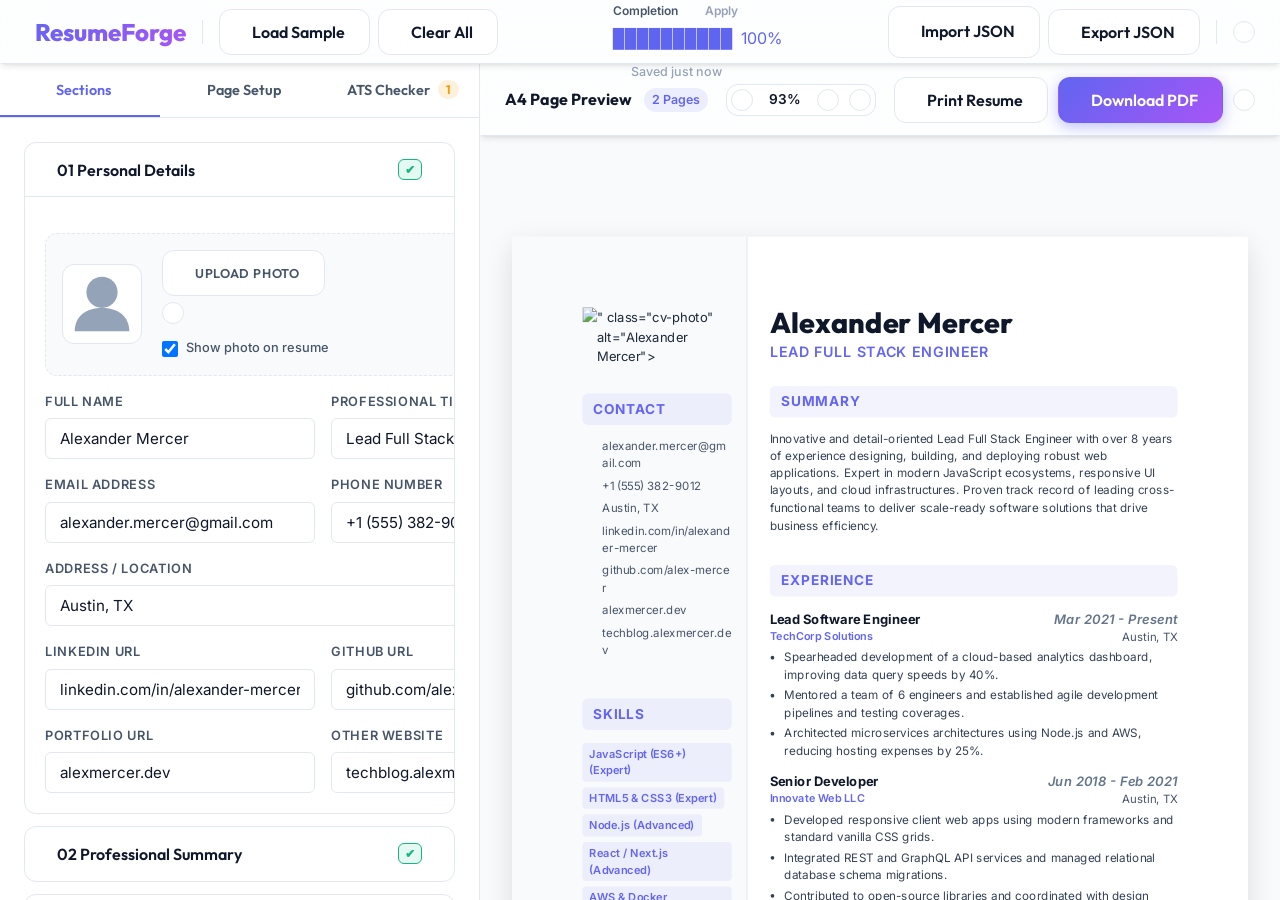
==== builder.html @ 86034239 "Initial commit" ====
<!DOCTYPE html>
<html lang="en" data-theme="light">
<head>
    <meta charset="UTF-8">
    <meta name="viewport" content="width=device-width, initial-scale=1.0">
    <title>Resume Forge - Interactive Builder</title>
    <meta name="description" content="Design and customize your resume with a real-time builder, professional templates, customization options, and instant PDF output.">
    <link rel="stylesheet" href="css/style.css">
    <link rel="stylesheet" href="css/builder.css">
    <link rel="stylesheet" href="css/templates.css">
    <link rel="stylesheet" href="css/print.css" media="print">
    <!-- Third Party Scripts -->
    <script src="https://cdnjs.cloudflare.com/ajax/libs/html2canvas/1.4.1/html2canvas.min.js"></script>
    <script src="https://cdnjs.cloudflare.com/ajax/libs/jspdf/2.5.1/jspdf.umd.min.js"></script>
    <script src="https://unpkg.com/lucide@latest"></script>
</head>
<body class="builder-body">
    <!-- Builder Top Navbar -->
    <nav class="builder-nav glass-panel">
        <div class="nav-left">
            <a href="index.html" class="logo">
                <i data-lucide="hammer"></i>
                <span>ResumeForge</span>
            </a>
            <span class="nav-divider"></span>
            <div class="draft-actions">
                <button class="btn btn-secondary btn-sm" id="btn-sample" title="Fill form with sample professional details">
                    <i data-lucide="database"></i> <span>Load Sample</span>
                </button>
                <button class="btn btn-secondary btn-sm" id="btn-clear" title="Clear all input fields and start fresh">
                    <i data-lucide="trash-2"></i> <span>Clear All</span>
                </button>
            </div>
        </div>

        <!-- Completeness Tracker -->
        <div class="score-container" id="completeness-widget">
            <div class="score-meta">
                <span class="score-label">Resume Completion</span>
                <span class="score-status-text" id="score-status-text">Starting out</span>
            </div>
            <div class="score-bar-wrapper">
                <span class="score-blocks" id="score-blocks">░░░░░░░░░░</span>
                <span class="score-pct" id="score-text">0%</span>
            </div>
            <div class="autosave-status" id="autosave-status">
                <i data-lucide="cloud-lightning" class="small-icon"></i>
                <span id="autosave-text">Saved just now</span>
            </div>
        </div>

        <div class="nav-right">
            <!-- Import / Export JSON -->
            <div class="json-actions">
                <label for="import-json" class="btn btn-secondary btn-sm pointer" title="Upload a previously saved .json resume draft">
                    <i data-lucide="upload"></i> <span>Import JSON</span>
                </label>
                <input type="file" id="import-json" accept=".json" style="display: none;">
                
                <button class="btn btn-secondary btn-sm" id="btn-export-json" title="Download your data draft as a JSON file">
                    <i data-lucide="download"></i> <span>Export JSON</span>
                </button>
            </div>
            
            <span class="nav-divider"></span>
            
            <button class="btn-icon" id="theme-toggle" aria-label="Toggle dark mode">
                <i data-lucide="moon"></i>
            </button>
        </div>
    </nav>

    <!-- Main Workspace Split Screen -->
    <main class="builder-workspace">
        <!-- Left Side: Inputs & Customization -->
        <aside class="workspace-inputs" id="panel-inputs">
            <!-- Tabs/Settings Toolbar -->
            <div class="toolbar-tabs">
                <button class="tab-btn active" data-tab="fields-tab">
                    <i data-lucide="list-todo"></i> Sections
                </button>
                <button class="tab-btn" data-tab="settings-tab">
                    <i data-lucide="sliders"></i> Page Setup
                </button>
                <button class="tab-btn" data-tab="ats-tab">
                    <i data-lucide="check-square"></i> ATS Checker <span class="badge badge-warn" id="ats-badge">0</span>
                </button>
            </div>

            <!-- TAB 1: FORM FIELDS -->
            <div class="tab-content active" id="fields-tab">
                <div class="accordion">
                    <!-- 1. PERSONAL INFORMATION -->
                    <div class="accordion-item active">
                        <button class="accordion-header" aria-expanded="true">
                            <span><i data-lucide="user"></i> Personal Details</span>
                            <i data-lucide="chevron-down" class="chevron"></i>
                        </button>
                        <div class="accordion-body">
                            <div class="form-grid">
                                <div class="form-group col-span-2">
                                    <div class="photo-uploader-container">
                                        <div class="photo-preview-wrapper">
                                            <img id="avatar-preview" src="" alt="Profile Preview" class="hidden">
                                            <div class="photo-placeholder" id="avatar-placeholder">
                                                <i data-lucide="camera"></i>
                                            </div>
                                        </div>
                                        <div class="photo-uploader-controls">
                                            <label for="profile-photo-input" class="btn btn-secondary btn-sm pointer">
                                                <i data-lucide="image-plus"></i> Upload Photo
                                            </label>
                                            <input type="file" id="profile-photo-input" accept="image/*" style="display: none;">
                                            <button class="btn btn-icon btn-sm hidden" id="btn-remove-photo" title="Remove Photo">
                                                <i data-lucide="x"></i>
                                            </button>
                                            <div class="checkbox-group mt-2">
                                                <input type="checkbox" id="show-photo-toggle" checked>
                                                <label for="show-photo-toggle">Show photo on resume</label>
                                            </div>
                                        </div>
                                    </div>
                                </div>
                                <div class="form-group">
                                    <label for="field-full-name">Full Name</label>
                                    <input type="text" id="field-full-name" placeholder="John Doe" class="resume-field" data-path="personal.name">
                                </div>
                                <div class="form-group">
                                    <label for="field-job-title">Professional Title</label>
                                    <input type="text" id="field-job-title" placeholder="Senior Software Engineer" class="resume-field" data-path="personal.title">
                                </div>
                                <div class="form-group">
                                    <label for="field-email">Email Address</label>
                                    <input type="email" id="field-email" placeholder="john.doe@example.com" class="resume-field" data-path="personal.email">
                                </div>
                                <div class="form-group">
                                    <label for="field-phone">Phone Number</label>
                                    <input type="tel" id="field-phone" placeholder="+1 (555) 000-0000" class="resume-field" data-path="personal.phone">
                                </div>
                                <div class="form-group col-span-2">
                                    <label for="field-address">Address / Location</label>
                                    <input type="text" id="field-address" placeholder="San Francisco, CA" class="resume-field" data-path="personal.address">
                                </div>
                                <div class="form-group">
                                    <label for="field-linkedin">LinkedIn URL</label>
                                    <input type="url" id="field-linkedin" placeholder="linkedin.com/in/username" class="resume-field" data-path="personal.linkedin">
                                </div>
                                <div class="form-group">
                                    <label for="field-github">GitHub URL</label>
                                    <input type="url" id="field-github" placeholder="github.com/username" class="resume-field" data-path="personal.github">
                                </div>
                                <div class="form-group">
                                    <label for="field-portfolio">Portfolio URL</label>
                                    <input type="url" id="field-portfolio" placeholder="john-doe.dev" class="resume-field" data-path="personal.portfolio">
                                </div>
                                <div class="form-group">
                                    <label for="field-website">Other Website</label>
                                    <input type="url" id="field-website" placeholder="blog.john-doe.dev" class="resume-field" data-path="personal.website">
                                </div>
                            </div>
                        </div>
                    </div>

                    <!-- 2. PROFESSIONAL SUMMARY -->
                    <div class="accordion-item">
                        <button class="accordion-header" aria-expanded="false">
                            <span><i data-lucide="file-text"></i> Professional Summary</span>
                            <i data-lucide="chevron-down" class="chevron"></i>
                        </button>
                        <div class="accordion-body">
                            <div class="form-group">
                                <label for="field-summary">Brief statement summarizing your key strengths and experience</label>
                                <textarea id="field-summary" rows="5" placeholder="Result-oriented Software Engineer with 5+ years of experience building scalable web applications..." class="resume-field" data-path="summary"></textarea>
                            </div>
                        </div>
                    </div>

                    <!-- 3. WORK EXPERIENCE (Dynamic List) -->
                    <div class="accordion-item" id="accordion-experience">
                        <button class="accordion-header" aria-expanded="false">
                            <span><i data-lucide="briefcase"></i> Work Experience</span>
                            <i data-lucide="chevron-down" class="chevron"></i>
                        </button>
                        <div class="accordion-body">
                            <div class="list-items-container" id="list-experience"></div>
                            <button class="btn btn-secondary btn-full btn-add" data-section="experience">
                                <i data-lucide="plus"></i> Add Work Experience
                            </button>
                        </div>
                    </div>

                    <!-- 4. EDUCATION (Dynamic List) -->
                    <div class="accordion-item" id="accordion-education">
                        <button class="accordion-header" aria-expanded="false">
                            <span><i data-lucide="graduation-cap"></i> Education</span>
                            <i data-lucide="chevron-down" class="chevron"></i>
                        </button>
                        <div class="accordion-body">
                            <div class="list-items-container" id="list-education"></div>
                            <button class="btn btn-secondary btn-full btn-add" data-section="education">
                                <i data-lucide="plus"></i> Add Education
                            </button>
                        </div>
                    </div>

                    <!-- 5. PROJECTS (Dynamic List) -->
                    <div class="accordion-item" id="accordion-projects">
                        <button class="accordion-header" aria-expanded="false">
                            <span><i data-lucide="git-branch"></i> Projects</span>
                            <i data-lucide="chevron-down" class="chevron"></i>
                        </button>
                        <div class="accordion-body">
                            <div class="list-items-container" id="list-projects"></div>
                            <button class="btn btn-secondary btn-full btn-add" data-section="projects">
                                <i data-lucide="plus"></i> Add Project
                            </button>
                        </div>
                    </div>

                    <!-- 6. SKILLS (Dynamic List) -->
                    <div class="accordion-item" id="accordion-skills">
                        <button class="accordion-header" aria-expanded="false">
                            <span><i data-lucide="wrench"></i> Skills</span>
                            <i data-lucide="chevron-down" class="chevron"></i>
                        </button>
                        <div class="accordion-body">
                            <div class="list-items-container" id="list-skills"></div>
                            <button class="btn btn-secondary btn-full btn-add" data-section="skills">
                                <i data-lucide="plus"></i> Add Skill
                            </button>
                        </div>
                    </div>

                    <!-- 7. LANGUAGES (Dynamic List) -->
                    <div class="accordion-item" id="accordion-languages">
                        <button class="accordion-header" aria-expanded="false">
                            <span><i data-lucide="languages"></i> Languages</span>
                            <i data-lucide="chevron-down" class="chevron"></i>
                        </button>
                        <div class="accordion-body">
                            <div class="list-items-container" id="list-languages"></div>
                            <button class="btn btn-secondary btn-full btn-add" data-section="languages">
                                <i data-lucide="plus"></i> Add Language
                            </button>
                        </div>
                    </div>

                    <!-- 8. CERTIFICATES (Dynamic List) -->
                    <div class="accordion-item" id="accordion-certificates">
                        <button class="accordion-header" aria-expanded="false">
                            <span><i data-lucide="award"></i> Certificates</span>
                            <i data-lucide="chevron-down" class="chevron"></i>
                        </button>
                        <div class="accordion-body">
                            <div class="scan-certificates-box">
                                <label for="certificate-file-input" class="btn btn-primary btn-full btn-scan-certs" style="cursor: pointer;">
                                    <i data-lucide="scan"></i> Scan & Auto-Add Certificate
                                </label>
                                <input type="file" id="certificate-file-input" accept=".pdf,.png,.jpg,.jpeg,.txt" class="hidden">
                                <div class="scan-helper-text">Supports PDF, Images, or Text. Automatically extracts credentials.</div>
                            </div>
                            <div class="list-items-container" id="list-certificates"></div>
                            <button class="btn btn-secondary btn-full btn-add" data-section="certificates">
                                <i data-lucide="plus"></i> Add Certificate Manually
                            </button>
                        </div>
                    </div>

                    <!-- 9. ACHIEVEMENTS (Dynamic List) -->
                    <div class="accordion-item" id="accordion-achievements">
                        <button class="accordion-header" aria-expanded="false">
                            <span><i data-lucide="trophy"></i> Achievements</span>
                            <i data-lucide="chevron-down" class="chevron"></i>
                        </button>
                        <div class="accordion-body">
                            <div class="list-items-container" id="list-achievements"></div>
                            <button class="btn btn-secondary btn-full btn-add" data-section="achievements">
                                <i data-lucide="plus"></i> Add Achievement
                            </button>
                        </div>
                    </div>

                    <!-- 10. VOLUNTEER EXPERIENCE (Dynamic List) -->
                    <div class="accordion-item" id="accordion-volunteer">
                        <button class="accordion-header" aria-expanded="false">
                            <span><i data-lucide="heart"></i> Volunteer Experience</span>
                            <i data-lucide="chevron-down" class="chevron"></i>
                        </button>
                        <div class="accordion-body">
                            <div class="list-items-container" id="list-volunteer"></div>
                            <button class="btn btn-secondary btn-full btn-add" data-section="volunteer">
                                <i data-lucide="plus"></i> Add Volunteer Work
                            </button>
                        </div>
                    </div>

                    <!-- 11. INTERESTS (Dynamic List) -->
                    <div class="accordion-item" id="accordion-interests">
                        <button class="accordion-header" aria-expanded="false">
                            <span><i data-lucide="compass"></i> Interests</span>
                            <i data-lucide="chevron-down" class="chevron"></i>
                        </button>
                        <div class="accordion-body">
                            <div class="list-items-container" id="list-interests"></div>
                            <button class="btn btn-secondary btn-full btn-add" data-section="interests">
                                <i data-lucide="plus"></i> Add Interest
                            </button>
                        </div>
                    </div>

                    <!-- 12. REFERENCES (Dynamic List) -->
                    <div class="accordion-item" id="accordion-references">
                        <button class="accordion-header" aria-expanded="false">
                            <span><i data-lucide="users"></i> References</span>
                            <i data-lucide="chevron-down" class="chevron"></i>
                        </button>
                        <div class="accordion-body">
                            <div class="list-items-container" id="list-references"></div>
                            <button class="btn btn-secondary btn-full btn-add" data-section="references">
                                <i data-lucide="plus"></i> Add Reference
                            </button>
                        </div>
                    </div>
                </div>
            </div>

            <!-- TAB 2: PAGE SETTINGS -->
            <div class="tab-content" id="settings-tab">
                <div class="config-section">
                    <h3>Template Designs</h3>
                    <div class="template-selector-grid">
                        <div class="template-choice active" data-template="modern">
                            <div class="choice-visual modern-v"></div>
                            <span>Modern</span>
                        </div>
                        <div class="template-choice" data-template="classic">
                            <div class="choice-visual classic-v"></div>
                            <span>Classic</span>
                        </div>
                        <div class="template-choice" data-template="professional">
                            <div class="choice-visual professional-v"></div>
                            <span>Professional</span>
                        </div>
                        <div class="template-choice" data-template="minimal">
                            <div class="choice-visual minimal-v"></div>
                            <span>Minimal</span>
                        </div>
                    </div>
                </div>

                <div class="config-section">
                    <h3>Accent Colors</h3>
                    <div class="color-picker-group">
                        <button class="color-preset-btn active" data-color="#6366f1" style="background-color: #6366f1;"></button>
                        <button class="color-preset-btn" data-color="#0f766e" style="background-color: #0f766e;"></button>
                        <button class="color-preset-btn" data-color="#0284c7" style="background-color: #0284c7;"></button>
                        <button class="color-preset-btn" data-color="#b45309" style="background-color: #b45309;"></button>
                        <button class="color-preset-btn" data-color="#4d7c0f" style="background-color: #4d7c0f;"></button>
                        <button class="color-preset-btn" data-color="#be185d" style="background-color: #be185d;"></button>
                        <div class="custom-color-input-wrapper">
                            <input type="color" id="accent-color-picker" value="#6366f1" title="Select custom accent color">
                            <span class="custom-color-label">Custom</span>
                        </div>
                    </div>
                </div>

                <div class="config-section">
                    <h3>Typography</h3>
                    <div class="form-group">
                        <label for="settings-font">Font Family Combination</label>
                        <select id="settings-font">
                            <option value="font-sans-inter">Inter / Sans-serif (Clean & Modern)</option>
                            <option value="font-sans-outfit">Outfit / Sans-serif (Stylized & Elegant)</option>
                            <option value="font-serif-lora">Lora / Serif (Academic & Editorial)</option>
                            <option value="font-serif-playfair">Playfair Display / Serif (Traditional & Executive)</option>
                            <option value="font-mono-jetbrains">JetBrains Mono / Monospace (Technical)</option>
                        </select>
                    </div>
                    <div class="form-group">
                        <label for="settings-font-size">Base Font Size</label>
                        <select id="settings-font-size">
                            <option value="font-size-sm">Small (9pt - High Density)</option>
                            <option value="font-size-md" selected>Medium (10.5pt - Standard)</option>
                            <option value="font-size-lg">Large (12pt - Low Density)</option>
                        </select>
                    </div>
                </div>

                <div class="config-section">
                    <h3>Page Layout</h3>
                    <div class="form-grid" style="padding-top: 0; gap: 12px;">
                        <div class="form-group">
                            <label for="settings-page-size">Page Size</label>
                            <select id="settings-page-size">
                                <option value="a4" selected>A4 (Standard)</option>
                                <option value="letter">Letter (US)</option>
                            </select>
                        </div>
                        <div class="form-group">
                            <label for="settings-page-margins-select">Page Margins</label>
                            <select id="settings-page-margins-select">
                                <option value="10">Small (10mm)</option>
                                <option value="20" selected>Normal (20mm)</option>
                                <option value="30">Large (30mm)</option>
                            </select>
                        </div>
                        <div class="form-group col-span-2">
                            <label for="settings-line-height">Line Height / Spacing</label>
                            <select id="settings-line-height">
                                <option value="line-height-compact">Compact (1.2)</option>
                                <option value="line-height-comfortable" selected>Comfortable (1.5)</option>
                                <option value="line-height-relaxed">Relaxed (1.85)</option>
                            </select>
                        </div>
                    </div>
                    <div class="form-group mt-2">
                        <div class="slider-header">
                            <label for="settings-section-spacing">Section Spacing</label>
                            <span id="label-section-spacing">16px</span>
                        </div>
                        <input type="range" id="settings-section-spacing" min="8" max="32" step="2" value="16">
                    </div>
                </div>

                <div class="config-section">
                    <h3>Keyboard Shortcuts</h3>
                    <div class="shortcuts-guide-grid">
                        <div class="shortcut-row"><kbd>Ctrl + K</kbd> <span>Command Palette</span></div>
                        <div class="shortcut-row"><kbd>Ctrl + Z</kbd> <span>Undo History</span></div>
                        <div class="shortcut-row"><kbd>Ctrl + Y</kbd> <span>Redo History</span></div>
                        <div class="shortcut-row"><kbd>Ctrl + S</kbd> <span>Save Draft</span></div>
                        <div class="shortcut-row"><kbd>Ctrl + P</kbd> <span>Print Resume</span></div>
                        <div class="shortcut-row"><kbd>Ctrl + D</kbd> <span>Export PDF</span></div>
                        <div class="shortcut-row"><kbd>ESC</kbd> <span>Close Modals</span></div>
                    </div>
                </div>
            </div>

            <!-- TAB 3: ATS CHECKER -->
            <div class="tab-content" id="ats-tab">
                <div class="ats-checker-panel">
                    <div class="ats-summary">
                        <div class="ats-icon-box" id="ats-score-status">
                            <i data-lucide="shield-check"></i>
                        </div>
                        <div>
                            <h3 id="ats-eval-title">ATS Check Pending</h3>
                            <p id="ats-eval-subtitle">Fill out sections to trigger evaluation.</p>
                        </div>
                    </div>
                    
                    <div class="ats-recommendations-list" id="ats-suggestions">
                        <!-- suggestions dynamically loaded -->
                    </div>
                </div>
            </div>
        </aside>

        <!-- Right Side: Live A4 Preview -->
        <section class="workspace-preview" id="panel-preview">
            <!-- Preview Control Bar -->
            <div class="preview-actions glass-panel">
                <div class="preview-left-actions">
                    <span class="preview-title">A4 Page Preview</span>
                    <span class="page-count" id="lbl-page-count">1 Page</span>
                </div>
                
                <div class="preview-scale-control">
                    <button class="btn-icon btn-sm" id="btn-zoom-out" title="Zoom Out"><i data-lucide="minus"></i></button>
                    <span id="zoom-text">100%</span>
                    <button class="btn-icon btn-sm" id="btn-zoom-in" title="Zoom In"><i data-lucide="plus"></i></button>
                    <button class="btn-icon btn-sm" id="btn-zoom-reset" title="Fit to width"><i data-lucide="maximize-2"></i></button>
                </div>

                <div class="preview-right-actions">
                    <button class="btn btn-secondary btn-sm" id="btn-print">
                        <i data-lucide="printer"></i> Print Resume
                    </button>
                    <button class="btn btn-primary btn-sm" id="btn-pdf">
                        <i data-lucide="download"></i> Download PDF
                    </button>
                    <button class="btn-icon btn-sm" id="btn-fullscreen" title="Toggle Fullscreen preview">
                        <i data-lucide="expand"></i>
                    </button>
                </div>
            </div>

            <!-- Interactive Sheet Container -->
            <div class="preview-container-viewport">
                <div class="a4-page-wrapper" id="a4-page-wrapper">
                    <!-- The generated CV goes inside here -->
                    <div class="a4-document template-modern" id="resume-document">
                        <!-- Live preview loaded dynamically -->
                    </div>
                </div>
            </div>
        </section>
    </main>

    <!-- Mobile Navigation Floating Panel -->
    <div class="mobile-nav-bar">
        <button class="mobile-nav-btn active" id="btn-mob-edit">
            <i data-lucide="edit-3"></i>
            <span>Edit</span>
        </button>
        <button class="mobile-nav-btn" id="btn-mob-preview">
            <i data-lucide="eye"></i>
            <span>Preview</span>
        </button>
        <div class="mobile-nav-divider"></div>
        <button class="mobile-nav-action-btn" id="btn-mob-pdf">
            <i data-lucide="download"></i>
        </button>
    </div>

    <!-- Confirm dialog modal -->
    <div class="modal-backdrop hidden" id="modal-clear-confirm">
        <div class="modal-content glass-panel">
            <div class="modal-header">
                <h3>Start Over?</h3>
                <button class="btn-icon btn-sm btn-close-modal"><i data-lucide="x"></i></button>
            </div>
            <div class="modal-body">
                <p>Are you sure you want to clear your entire resume? This action will permanently remove all text, uploaded images, and custom history. Your current progress cannot be restored.</p>
            </div>
            <div class="modal-footer">
                <button class="btn btn-secondary" id="btn-modal-cancel">Cancel</button>
                <button class="btn btn-danger" id="btn-modal-confirm">Yes, Clear All</button>
            </div>
        </div>
    </div>

    <!-- Command Palette Modal -->
    <div class="modal-backdrop hidden" id="modal-command-palette">
        <div class="modal-content command-palette-content glass-panel">
            <div class="command-palette-search-wrapper">
                <i data-lucide="search" class="palette-search-icon"></i>
                <input type="text" id="command-palette-input" placeholder="Type a command or jump to section..." autocomplete="off">
                <span class="command-palette-esc-badge">ESC</span>
            </div>
            <div class="command-palette-results" id="command-palette-results">
                <!-- Results dynamically populated -->
            </div>
        </div>
    </div>

    <!-- PDF Export Loading Curtain -->
    <div class="modal-backdrop hidden" id="modal-pdf-loading" style="z-index: 1002;">
        <div class="pdf-loading-box">
            <div class="spinner"></div>
            <h3 id="pdf-loading-title">Preparing Resume...</h3>
            <p id="pdf-loading-subtitle">Optimizing page scaling and alignment.</p>
        </div>
    </div>

    <!-- Notification Toast -->
    <div class="toast-notification hidden" id="app-toast">
        <i data-lucide="check-circle" class="toast-icon"></i>
        <span class="toast-message">Resume Saved!</span>
    </div>

    <!-- Script tags for application layers -->
    <script src="js/storage.js"></script>
    <script src="js/templates.js"></script>
    <script src="js/preview.js"></script>
    <script src="js/export.js"></script>
    <script src="js/builder.js"></script>
    <script src="js/app.js"></script>
    <script>
        // Trigger initial lucide rendering
        lucide.createIcons();
    </script>
</body>
</html>
---- css/style.css ----
/* style.css - Global Styles & Design System */

@import url('https://fonts.googleapis.com/css2?family=Inter:wght@300;400;500;600;700&family=Outfit:wght@400;500;600;700;800&family=Lora:ital,wght@0,400;0,600;1,400&family=Playfair+Display:ital,wght@0,600;0,700;1,400&family=JetBrains+Mono:wght@400;500&display=swap');

:root {
    /* Color Palette */
    --primary-hsl: 238, 83%, 66%; /* Indigo */
    --primary: hsl(var(--primary-hsl));
    --primary-light: hsl(238, 83%, 75%);
    --primary-dark: hsl(238, 83%, 55%);
    
    --secondary-hsl: 271, 91%, 65%; /* Violet */
    --secondary: hsl(var(--secondary-hsl));
    
    --accent: #ec4899; /* Pink */
    --success: #10b981; /* Emerald */
    --warning: #f59e0b; /* Amber */
    --danger: #ef4444; /* Red */
    
    /* Light Mode Neutrals */
    --bg-base: #f8fafc;
    --bg-surface: #ffffff;
    --bg-surface-hover: #f1f5f9;
    --border-color: #e2e8f0;
    --text-primary: #0f172a;
    --text-secondary: #475569;
    --text-muted: #94a3b8;
    --shadow-sm: 0 1px 2px 0 rgb(0 0 0 / 0.05);
    --shadow-md: 0 4px 6px -1px rgb(0 0 0 / 0.08), 0 2px 4px -2px rgb(0 0 0 / 0.08);
    --shadow-lg: 0 10px 15px -3px rgb(0 0 0 / 0.08), 0 4px 6px -4px rgb(0 0 0 / 0.08);
    --shadow-xl: 0 20px 25px -5px rgb(0 0 0 / 0.1), 0 8px 10px -6px rgb(0 0 0 / 0.1);
    --glass-bg: rgba(255, 255, 255, 0.7);
    --glass-border: rgba(255, 255, 255, 0.4);
    
    /* Layout & Spacing */
    --radius-sm: 6px;
    --radius-md: 12px;
    --radius-lg: 20px;
    --radius-full: 9999px;
    --transition-fast: 0.15s ease;
    --transition-normal: 0.3s cubic-bezier(0.4, 0, 0.2, 1);
    --transition-slow: 0.5s cubic-bezier(0.4, 0, 0.2, 1);
    
    --font-sans: 'Inter', sans-serif;
    --font-heading: 'Outfit', sans-serif;
    
    /* Default spacing & margins for A4 pages in preview */
    --preview-scale: 1;
}

/* Dark Mode Overrides */
[data-theme="dark"] {
    --bg-base: #090d16;
    --bg-surface: #111827;
    --bg-surface-hover: #1f2937;
    --border-color: #1f2937;
    --text-primary: #f9fafb;
    --text-secondary: #9ca3af;
    --text-muted: #6b7280;
    --shadow-sm: 0 1px 2px 0 rgb(0 0 0 / 0.3);
    --shadow-md: 0 4px 6px -1px rgb(0 0 0 / 0.3), 0 2px 4px -2px rgb(0 0 0 / 0.3);
    --shadow-lg: 0 10px 15px -3px rgb(0 0 0 / 0.3), 0 4px 6px -4px rgb(0 0 0 / 0.3);
    --shadow-xl: 0 20px 25px -5px rgb(0 0 0 / 0.4), 0 8px 10px -6px rgb(0 0 0 / 0.4);
    --glass-bg: rgba(17, 24, 39, 0.7);
    --glass-border: rgba(31, 41, 55, 0.5);
}

/* Reset */
*, *::before, *::after {
    box-sizing: border-box;
    margin: 0;
    padding: 0;
}

html {
    scroll-behavior: smooth;
    font-size: 16px;
}

body {
    font-family: var(--font-sans);
    background-color: var(--bg-base);
    color: var(--text-primary);
    line-height: 1.6;
    overflow-x: hidden;
    transition: background-color var(--transition-normal), color var(--transition-normal);
}

/* Base Headings */
h1, h2, h3, h4, h5, h6 {
    font-family: var(--font-heading);
    font-weight: 700;
    line-height: 1.25;
    color: var(--text-primary);
}

a {
    color: inherit;
    text-decoration: none;
    transition: color var(--transition-fast);
}

/* Modern Scrollbars */
::-webkit-scrollbar {
    width: 8px;
    height: 8px;
}
::-webkit-scrollbar-track {
    background: var(--bg-base);
}
::-webkit-scrollbar-thumb {
    background: var(--border-color);
    border-radius: var(--radius-full);
}
::-webkit-scrollbar-thumb:hover {
    background: var(--text-muted);
}

/* Glassmorphism utility */
.glass-panel {
    background: var(--glass-bg);
    backdrop-filter: blur(16px);
    -webkit-backdrop-filter: blur(16px);
    border: 1px solid var(--glass-border);
    box-shadow: var(--shadow-md);
}

/* Layout Utilities */
.container {
    width: 100%;
    max-width: 1200px;
    margin: 0 auto;
    padding: 0 24px;
}

/* Buttons */
.btn {
    display: inline-flex;
    align-items: center;
    justify-content: center;
    gap: 8px;
    padding: 12px 24px;
    font-family: var(--font-heading);
    font-weight: 600;
    font-size: 1rem;
    border-radius: var(--radius-md);
    cursor: pointer;
    border: 1px solid transparent;
    transition: all var(--transition-normal);
    position: relative;
    overflow: hidden;
}

.btn-primary {
    background: linear-gradient(135deg, var(--primary), var(--secondary));
    color: #ffffff;
    box-shadow: 0 4px 14px 0 rgba(99, 102, 241, 0.4);
}

.btn-primary:hover {
    transform: translateY(-2px);
    box-shadow: 0 6px 20px 0 rgba(99, 102, 241, 0.6);
}

.btn-secondary {
    background-color: var(--bg-surface);
    border-color: var(--border-color);
    color: var(--text-primary);
}

.btn-secondary:hover {
    background-color: var(--bg-surface-hover);
    transform: translateY(-2px);
    box-shadow: var(--shadow-md);
}

.btn-icon {
    padding: 10px;
    border-radius: var(--radius-md);
    background-color: var(--bg-surface);
    border: 1px solid var(--border-color);
    color: var(--text-secondary);
    display: inline-flex;
    align-items: center;
    justify-content: center;
    cursor: pointer;
    transition: all var(--transition-fast);
}

.btn-icon:hover {
    background-color: var(--bg-surface-hover);
    color: var(--text-primary);
}

/* Navigation bar */
.navbar {
    position: fixed;
    top: 0;
    left: 0;
    width: 100%;
    height: 72px;
    display: flex;
    align-items: center;
    z-index: 100;
    border-bottom: 1px solid var(--glass-border);
    transition: background-color var(--transition-normal);
}

.navbar .container {
    display: flex;
    justify-content: space-between;
    align-items: center;
}

.logo {
    display: flex;
    align-items: center;
    gap: 10px;
    font-family: var(--font-heading);
    font-size: 1.5rem;
    font-weight: 800;
    background: linear-gradient(135deg, var(--primary), var(--secondary));
    -webkit-background-clip: text;
    -webkit-text-fill-color: transparent;
}

.logo i {
    color: var(--primary);
    -webkit-text-fill-color: initial;
    font-size: 1.75rem;
}

.nav-actions {
    display: flex;
    align-items: center;
    gap: 16px;
}

/* Header Landing specific elements */
.hero {
    padding-top: 140px;
    padding-bottom: 100px;
    position: relative;
    text-align: center;
}

.hero::before {
    content: '';
    position: absolute;
    top: -20%;
    left: 50%;
    transform: translateX(-50%);
    width: 800px;
    height: 800px;
    background: radial-gradient(circle, rgba(99, 102, 241, 0.15) 0%, rgba(168, 85, 247, 0.05) 50%, rgba(0,0,0,0) 100%);
    border-radius: var(--radius-full);
    z-index: -1;
    pointer-events: none;
}

.hero h1 {
    font-size: 4rem;
    line-height: 1.1;
    letter-spacing: -0.02em;
    margin-bottom: 24px;
    font-weight: 800;
}

.hero h1 span {
    background: linear-gradient(135deg, var(--primary), var(--secondary));
    -webkit-background-clip: text;
    -webkit-text-fill-color: transparent;
}

.hero p {
    font-size: 1.25rem;
    color: var(--text-secondary);
    max-width: 600px;
    margin: 0 auto 40px auto;
}

.hero-actions {
    display: flex;
    justify-content: center;
    gap: 16px;
    margin-bottom: 60px;
}

.hero-preview {
    max-width: 1000px;
    margin: 0 auto;
    border-radius: var(--radius-lg);
    overflow: hidden;
    box-shadow: var(--shadow-xl);
    border: 1px solid var(--border-color);
    position: relative;
    aspect-ratio: 16 / 9;
}

.hero-preview img {
    width: 100%;
    height: 100%;
    object-fit: cover;
}

/* Features section */
.section {
    padding: 100px 0;
}

.section-header {
    text-align: center;
    max-width: 600px;
    margin: 0 auto 60px auto;
}

.section-header h2 {
    font-size: 2.5rem;
    margin-bottom: 16px;
}

.section-header p {
    color: var(--text-secondary);
    font-size: 1.1rem;
}

.features-grid {
    display: grid;
    grid-template-columns: repeat(auto-fit, minmax(280px, 1fr));
    gap: 32px;
}

.feature-card {
    padding: 32px;
    border-radius: var(--radius-lg);
    background-color: var(--bg-surface);
    border: 1px solid var(--border-color);
    transition: all var(--transition-normal);
}

.feature-card:hover {
    transform: translateY(-5px);
    box-shadow: var(--shadow-lg);
    border-color: var(--primary-light);
}

.feature-icon {
    width: 48px;
    height: 48px;
    border-radius: var(--radius-md);
    background-color: rgba(99, 102, 241, 0.1);
    color: var(--primary);
    display: flex;
    align-items: center;
    justify-content: center;
    margin-bottom: 24px;
    font-size: 1.5rem;
}

.feature-card h3 {
    font-size: 1.25rem;
    margin-bottom: 12px;
}

.feature-card p {
    color: var(--text-secondary);
    font-size: 0.95rem;
}

/* Templates Preview Section */
.template-showcase {
    display: grid;
    grid-template-columns: repeat(auto-fit, minmax(240px, 1fr));
    gap: 30px;
}

.template-card {
    background-color: var(--bg-surface);
    border-radius: var(--radius-lg);
    overflow: hidden;
    border: 1px solid var(--border-color);
    transition: all var(--transition-normal);
    cursor: pointer;
    position: relative;
}

.template-card:hover {
    transform: translateY(-8px);
    box-shadow: var(--shadow-xl);
}

.template-thumb {
    aspect-ratio: 1 / 1.414;
    background-color: #f1f5f9;
    border-bottom: 1px solid var(--border-color);
    overflow: hidden;
    position: relative;
    display: flex;
    align-items: center;
    justify-content: center;
}

[data-theme="dark"] .template-thumb {
    background-color: #1f2937;
}

.template-thumb .preview-overlay {
    position: absolute;
    top: 0;
    left: 0;
    width: 100%;
    height: 100%;
    background-color: rgba(0, 0, 0, 0.4);
    display: flex;
    align-items: center;
    justify-content: center;
    opacity: 0;
    transition: opacity var(--transition-normal);
}

.template-card:hover .preview-overlay {
    opacity: 1;
}

.template-info {
    padding: 20px;
    display: flex;
    justify-content: space-between;
    align-items: center;
}

.template-info h3 {
    font-size: 1.1rem;
}

.template-badge {
    padding: 4px 10px;
    background-color: rgba(99, 102, 241, 0.1);
    color: var(--primary);
    font-size: 0.75rem;
    font-weight: 600;
    border-radius: var(--radius-full);
}

/* FAQ section */
.faq-list {
    max-width: 800px;
    margin: 0 auto;
    display: flex;
    flex-direction: column;
    gap: 16px;
}

.faq-item {
    border-radius: var(--radius-md);
    background-color: var(--bg-surface);
    border: 1px solid var(--border-color);
    overflow: hidden;
    transition: var(--transition-normal);
}

.faq-question {
    padding: 24px;
    display: flex;
    justify-content: space-between;
    align-items: center;
    cursor: pointer;
    font-weight: 600;
    font-size: 1.1rem;
}

.faq-answer {
    padding: 0 24px;
    max-height: 0;
    overflow: hidden;
    color: var(--text-secondary);
    transition: max-height var(--transition-normal), padding var(--transition-normal);
}

.faq-item.active .faq-answer {
    padding: 0 24px 24px 24px;
    max-height: 500px;
}

.faq-question i {
    transition: transform var(--transition-normal);
}

.faq-item.active .faq-question i {
    transform: rotate(180deg);
}

/* CTA Section */
.cta {
    text-align: center;
    background: linear-gradient(135deg, rgba(99, 102, 241, 0.1), rgba(168, 85, 247, 0.1));
    border-radius: var(--radius-lg);
    padding: 80px 40px;
    margin-bottom: 100px;
    border: 1px solid rgba(99, 102, 241, 0.15);
}

.cta h2 {
    font-size: 3rem;
    margin-bottom: 16px;
}

.cta p {
    color: var(--text-secondary);
    font-size: 1.2rem;
    max-width: 600px;
    margin: 0 auto 32px auto;
}

/* Footer styling */
footer {
    border-top: 1px solid var(--border-color);
    padding: 60px 0 30px 0;
    background-color: var(--bg-surface);
    font-size: 0.95rem;
    color: var(--text-secondary);
}

.footer-grid {
    display: grid;
    grid-template-columns: 2fr 1fr 1fr;
    gap: 60px;
    margin-bottom: 40px;
}

.footer-brand p {
    margin-top: 16px;
    max-width: 300px;
}

.footer-links h4 {
    margin-bottom: 20px;
    color: var(--text-primary);
}

.footer-links ul {
    list-style: none;
    display: flex;
    flex-direction: column;
    gap: 12px;
}

.footer-links a:hover {
    color: var(--primary);
}

.footer-bottom {
    display: flex;
    justify-content: space-between;
    align-items: center;
    border-top: 1px solid var(--border-color);
    padding-top: 30px;
}

/* Responsive adjustments */
@media (max-width: 992px) {
    .hero h1 {
        font-size: 3rem;
    }
    .footer-grid {
        grid-template-columns: 1fr 1fr;
    }
}

@media (max-width: 768px) {
    .navbar {
        height: 64px;
    }
    .hero {
        padding-top: 100px;
        padding-bottom: 60px;
    }
    .hero h1 {
        font-size: 2.25rem;
    }
    .hero p {
        font-size: 1.1rem;
        margin-bottom: 30px;
    }
    .hero-actions {
        flex-direction: column;
        padding: 0 20px;
    }
    .btn {
        width: 100%;
    }
    .footer-grid {
        grid-template-columns: 1fr;
        gap: 30px;
    }
    .footer-bottom {
        flex-direction: column;
        gap: 16px;
        text-align: center;
    }
}

/* ==========================================================================
   PREMIUM VISUAL Refinements
   ========================================================================== */

/* Rotating Theme Switch */
#theme-toggle i {
    transition: transform 0.5s cubic-bezier(0.4, 0, 0.2, 1);
}
#theme-toggle:hover i {
    transform: rotate(360deg);
}

/* Template Card Ribbons */
.template-popular-badge {
    position: absolute;
    top: 15px;
    right: -30px;
    background: linear-gradient(135deg, var(--secondary), var(--accent));
    color: #ffffff;
    padding: 4px 30px;
    font-size: 0.7rem;
    font-weight: 700;
    text-transform: uppercase;
    transform: rotate(45deg);
    box-shadow: 0 2px 4px rgba(0,0,0,0.15);
    z-index: 10;
}

/* Feature Card Variations */
.feature-card.featured {
    grid-column: span 2;
    background: linear-gradient(135deg, var(--bg-surface), rgba(99, 102, 241, 0.05));
    border: 2px solid var(--primary-light);
    position: relative;
    overflow: hidden;
}
.feature-card.featured::after {
    content: 'Core Tech';
    position: absolute;
    top: 12px;
    right: 12px;
    background-color: var(--primary);
    color: #ffffff;
    font-size: 0.7rem;
    font-weight: 700;
    padding: 2px 8px;
    border-radius: var(--radius-sm);
    text-transform: uppercase;
    letter-spacing: 0.05em;
}

@media (max-width: 768px) {
    .feature-card.featured {
        grid-column: span 1;
    }
}

/* Trust Badges Bar */
.trust-bar {
    display: flex;
    flex-wrap: wrap;
    justify-content: center;
    gap: 16px 40px;
    margin: 40px auto 0 auto;
    max-width: 900px;
    padding: 24px 16px;
    border-top: 1px dashed var(--border-color);
    border-bottom: 1px dashed var(--border-color);
}
.trust-badge {
    display: flex;
    align-items: center;
    gap: 8px;
    font-size: 0.88rem;
    color: var(--text-secondary);
    font-weight: 600;
    font-family: var(--font-heading);
}
.trust-badge i {
    color: var(--success);
    width: 18px;
    height: 18px;
}

/* Microinteractions and lifts */
.btn, .feature-card, .template-card {
    will-change: transform, box-shadow;
}
.btn:active {
    transform: translateY(0);
}
.feature-card:hover {
    transform: translateY(-4px) scale(1.01);
}
.template-card:hover {
    transform: translateY(-6px) scale(1.02);
}
---- css/builder.css ----
/* builder.css - Interactive Resume Builder UI Styles */

/* Layout & Structure */
.builder-body {
    height: 100vh;
    display: flex;
    flex-direction: column;
    overflow: hidden;
}

.builder-nav {
    display: flex;
    align-items: center;
    justify-content: space-between;
    height: 64px;
    padding: 0 24px;
    border-bottom: 1px solid var(--border-color);
    flex-shrink: 0;
    z-index: 99;
}

.nav-left, .nav-right {
    display: flex;
    align-items: center;
    gap: 16px;
}

.nav-divider {
    width: 1px;
    height: 24px;
    background-color: var(--border-color);
}

.draft-actions, .json-actions {
    display: flex;
    align-items: center;
    gap: 8px;
}

/* Completeness Widget */
.score-container {
    display: flex;
    flex-direction: column;
    gap: 4px;
    width: 160px;
}

.score-meta {
    display: flex;
    justify-content: space-between;
    font-size: 0.75rem;
    font-weight: 600;
}

.score-label {
    color: var(--text-secondary);
}

.score-pct {
    color: var(--primary);
}

.score-bar-bg {
    height: 6px;
    background-color: var(--border-color);
    border-radius: var(--radius-full);
    overflow: hidden;
}

.score-bar-fill {
    height: 100%;
    background: linear-gradient(90deg, var(--primary), var(--secondary));
    border-radius: var(--radius-full);
    transition: width var(--transition-normal) cubic-bezier(0.4, 0, 0.2, 1);
}

/* Main Workspace */
.builder-workspace {
    display: flex;
    flex-grow: 1;
    overflow: hidden;
    position: relative;
}

/* Left Panel (Inputs) */
.workspace-inputs {
    width: 480px;
    flex-shrink: 0;
    border-right: 1px solid var(--border-color);
    background-color: var(--bg-surface);
    display: flex;
    flex-direction: column;
    overflow: hidden;
    transition: background-color var(--transition-normal);
}

/* Right Panel (A4 Preview) */
.workspace-preview {
    flex-grow: 1;
    background-color: var(--bg-base);
    display: flex;
    flex-direction: column;
    overflow: hidden;
    position: relative;
    transition: background-color var(--transition-normal);
}

/* Toolbar & Tabs */
.toolbar-tabs {
    display: flex;
    border-bottom: 1px solid var(--border-color);
    background-color: var(--bg-surface);
    flex-shrink: 0;
}

.tab-btn {
    flex: 1;
    padding: 16px;
    font-family: var(--font-heading);
    font-size: 0.9rem;
    font-weight: 600;
    border: none;
    background: none;
    color: var(--text-secondary);
    cursor: pointer;
    display: flex;
    align-items: center;
    justify-content: center;
    gap: 8px;
    border-bottom: 2px solid transparent;
    transition: all var(--transition-fast);
}

.tab-btn:hover {
    color: var(--text-primary);
    background-color: var(--bg-surface-hover);
}

.tab-btn.active {
    color: var(--primary);
    border-bottom-color: var(--primary);
}

.tab-content {
    display: none;
    flex-grow: 1;
    overflow-y: auto;
    padding: 24px;
}

.tab-content.active {
    display: block;
}

/* Form Styling & Accordions */
.accordion {
    display: flex;
    flex-direction: column;
    gap: 12px;
}

.accordion-item {
    border: 1px solid var(--border-color);
    border-radius: var(--radius-md);
    overflow: hidden;
    background-color: var(--bg-surface);
    transition: box-shadow var(--transition-fast);
}

.accordion-item:focus-within, .accordion-item:hover {
    box-shadow: var(--shadow-sm);
}

.accordion-header {
    width: 100%;
    padding: 16px 20px;
    background: none;
    border: none;
    text-align: left;
    font-family: var(--font-heading);
    font-size: 1rem;
    font-weight: 600;
    color: var(--text-primary);
    cursor: pointer;
    display: flex;
    align-items: center;
    justify-content: space-between;
}

.accordion-header span {
    display: flex;
    align-items: center;
    gap: 12px;
}

.accordion-header i {
    color: var(--text-secondary);
}

.accordion-header .chevron {
    transition: transform var(--transition-normal);
}

.accordion-item.active .accordion-header .chevron {
    transform: rotate(180deg);
}

.accordion-body {
    padding: 0 20px 20px 20px;
    display: none;
    border-top: 1px solid var(--border-color);
}

.accordion-item.active .accordion-body {
    display: block;
}

/* Form layouts */
.form-grid {
    display: grid;
    grid-template-columns: 1fr 1fr;
    gap: 16px;
    padding-top: 16px;
}

.col-span-2 {
    grid-column: span 2;
}

.form-group {
    display: flex;
    flex-direction: column;
    gap: 6px;
}

.form-group label {
    font-size: 0.8rem;
    font-weight: 600;
    color: var(--text-secondary);
    text-transform: uppercase;
    letter-spacing: 0.05em;
}

.form-group input, 
.form-group select, 
.form-group textarea {
    padding: 10px 14px;
    font-family: var(--font-sans);
    font-size: 0.95rem;
    color: var(--text-primary);
    background-color: var(--bg-surface);
    border: 1px solid var(--border-color);
    border-radius: var(--radius-sm);
    outline: none;
    transition: border-color var(--transition-fast);
}

.form-group input:focus, 
.form-group select:focus, 
.form-group textarea:focus {
    border-color: var(--primary);
}

.form-group textarea {
    resize: vertical;
}

.checkbox-group {
    display: flex;
    align-items: center;
    gap: 8px;
    font-size: 0.9rem;
    cursor: pointer;
}

.checkbox-group input {
    width: 16px;
    height: 16px;
    cursor: pointer;
}

/* Avatar Photo Uploader */
.photo-uploader-container {
    display: flex;
    align-items: center;
    gap: 20px;
    background-color: var(--bg-base);
    padding: 16px;
    border-radius: var(--radius-md);
    border: 1px dashed var(--border-color);
}

.photo-preview-wrapper {
    width: 80px;
    height: 80px;
    border-radius: var(--radius-md);
    background-color: var(--bg-surface);
    border: 1px solid var(--border-color);
    overflow: hidden;
    position: relative;
    display: flex;
    align-items: center;
    justify-content: center;
}

.photo-preview-wrapper img {
    width: 100%;
    height: 100%;
    object-fit: cover;
}

.photo-placeholder {
    font-size: 1.5rem;
    color: var(--text-muted);
}

.photo-uploader-controls {
    display: flex;
    flex-direction: column;
    align-items: flex-start;
    gap: 6px;
}

.photo-uploader-controls .checkbox-group label {
    text-transform: none;
    letter-spacing: normal;
    font-weight: 500;
    color: var(--text-secondary);
}

/* Dynamic Item Lists */
.list-items-container {
    display: flex;
    flex-direction: column;
    gap: 12px;
    padding-top: 16px;
    margin-bottom: 16px;
}

.list-item-card {
    border: 1px solid var(--border-color);
    border-radius: var(--radius-sm);
    background-color: var(--bg-base);
    padding: 14px;
    display: flex;
    flex-direction: column;
    gap: 12px;
    position: relative;
    transition: transform var(--transition-fast), box-shadow var(--transition-fast);
}

.list-item-card.collapsed {
    flex-direction: row;
    align-items: center;
    justify-content: space-between;
    padding: 12px 14px;
}

.list-item-drag-handle {
    cursor: grab;
    color: var(--text-muted);
    padding-right: 6px;
}

.list-item-title-col {
    display: flex;
    align-items: center;
    gap: 8px;
    flex-grow: 1;
}

.list-item-title {
    font-weight: 600;
    font-size: 0.95rem;
}

.list-item-subtitle {
    font-size: 0.85rem;
    color: var(--text-secondary);
}

.list-item-actions {
    display: flex;
    align-items: center;
    gap: 6px;
}

.list-item-body {
    display: grid;
    grid-template-columns: 1fr 1fr;
    gap: 12px;
    border-top: 1px solid var(--border-color);
    padding-top: 12px;
}

.btn-full {
    width: 100%;
}

.btn-add {
    margin-top: 8px;
}

/* Config Sidebar Settings Styles */
.config-section {
    display: flex;
    flex-direction: column;
    gap: 16px;
    border-bottom: 1px solid var(--border-color);
    padding-bottom: 24px;
    margin-bottom: 24px;
}

.config-section:last-child {
    border-bottom: none;
    padding-bottom: 0;
    margin-bottom: 0;
}

.config-section h3 {
    font-size: 1rem;
    font-family: var(--font-heading);
    color: var(--text-primary);
}

.template-selector-grid {
    display: grid;
    grid-template-columns: 1fr 1fr;
    gap: 12px;
}

.template-choice {
    border: 2px solid var(--border-color);
    border-radius: var(--radius-md);
    padding: 12px;
    cursor: pointer;
    text-align: center;
    transition: all var(--transition-fast);
    background-color: var(--bg-base);
}

.template-choice.active {
    border-color: var(--primary);
    background-color: rgba(99, 102, 241, 0.05);
}

.choice-visual {
    aspect-ratio: 4 / 3;
    border-radius: var(--radius-sm);
    background-color: var(--bg-surface);
    margin-bottom: 8px;
    border: 1px solid var(--border-color);
}

.modern-v {
    background: linear-gradient(90deg, #e2e8f0 30%, #ffffff 30%);
}

.classic-v {
    background: radial-gradient(circle, #ffffff 60%, #cbd5e1 100%);
}

.professional-v {
    background: linear-gradient(180deg, #6366f1 8%, #ffffff 8%);
}

.minimal-v {
    background-color: #ffffff;
}

/* Color presets group */
.color-picker-group {
    display: flex;
    flex-wrap: wrap;
    gap: 10px;
    align-items: center;
}

.color-preset-btn {
    width: 32px;
    height: 32px;
    border-radius: var(--radius-full);
    border: 2px solid transparent;
    cursor: pointer;
    box-shadow: var(--shadow-sm);
    transition: all var(--transition-fast);
}

.color-preset-btn:hover {
    transform: scale(1.1);
}

.color-preset-btn.active {
    border-color: var(--text-primary);
    transform: scale(1.05);
}

.custom-color-input-wrapper {
    display: flex;
    align-items: center;
    gap: 8px;
    background-color: var(--bg-base);
    border: 1px solid var(--border-color);
    padding: 4px 10px;
    border-radius: var(--radius-full);
    cursor: pointer;
}

.custom-color-input-wrapper input[type="color"] {
    width: 24px;
    height: 24px;
    border: none;
    border-radius: var(--radius-full);
    background: none;
    cursor: pointer;
    padding: 0;
}

.custom-color-input-wrapper input[type="color"]::-webkit-color-swatch-wrapper {
    padding: 0;
}

.custom-color-input-wrapper input[type="color"]::-webkit-color-swatch {
    border: 1px solid var(--border-color);
    border-radius: var(--radius-full);
}

.custom-color-label {
    font-size: 0.8rem;
    font-weight: 600;
    color: var(--text-secondary);
}

/* Spacing and margins controls */
.slider-header {
    display: flex;
    justify-content: space-between;
    font-size: 0.85rem;
    font-weight: 500;
    color: var(--text-secondary);
}

input[type="range"] {
    width: 100%;
    height: 6px;
    background: var(--border-color);
    border-radius: var(--radius-full);
    outline: none;
    accent-color: var(--primary);
    -webkit-appearance: none;
}

/* ATS Checker widget inside sidebar */
.ats-checker-panel {
    display: flex;
    flex-direction: column;
    gap: 20px;
}

.ats-summary {
    display: flex;
    align-items: center;
    gap: 16px;
    background: linear-gradient(135deg, rgba(99, 102, 241, 0.08), rgba(168, 85, 247, 0.08));
    padding: 16px;
    border-radius: var(--radius-md);
    border: 1px solid rgba(99, 102, 241, 0.15);
}

.ats-icon-box {
    width: 48px;
    height: 48px;
    border-radius: var(--radius-md);
    display: flex;
    align-items: center;
    justify-content: center;
    font-size: 1.5rem;
    background-color: var(--bg-surface);
    box-shadow: var(--shadow-sm);
}

.ats-score-good {
    color: var(--success);
}

.ats-score-warn {
    color: var(--warning);
}

.ats-score-poor {
    color: var(--danger);
}

.ats-eval-title {
    font-size: 1rem;
    font-weight: 700;
}

.ats-eval-subtitle {
    font-size: 0.85rem;
    color: var(--text-secondary);
}

.ats-recommendations-list {
    display: flex;
    flex-direction: column;
    gap: 12px;
}

.ats-item {
    display: flex;
    gap: 12px;
    padding: 12px;
    border-radius: var(--radius-sm);
    background-color: var(--bg-base);
    border: 1px solid var(--border-color);
    font-size: 0.88rem;
    line-height: 1.4;
}

.ats-item i {
    flex-shrink: 0;
    margin-top: 2px;
}

.ats-item.warn {
    border-left: 4px solid var(--warning);
}

.ats-item.warn i {
    color: var(--warning);
}

.ats-item.good {
    border-left: 4px solid var(--success);
}

.ats-item.good i {
    color: var(--success);
}

.ats-item.info {
    border-left: 4px solid var(--primary);
}

.ats-item.info i {
    color: var(--primary);
}

.badge {
    padding: 2px 8px;
    border-radius: var(--radius-full);
    font-size: 0.75rem;
    font-weight: 700;
}

.badge-warn {
    background-color: rgba(245, 158, 11, 0.15);
    color: var(--warning);
}

.badge-success {
    background-color: rgba(16, 185, 129, 0.15);
    color: var(--success);
}

/* Right Side: A4 Live Preview Viewport */
.preview-actions {
    display: flex;
    align-items: center;
    justify-content: space-between;
    padding: 12px 24px;
    border-bottom: 1px solid var(--border-color);
    z-index: 10;
    flex-shrink: 0;
}

.preview-left-actions {
    display: flex;
    align-items: center;
    gap: 12px;
}

.preview-title {
    font-family: var(--font-heading);
    font-weight: 700;
    font-size: 1rem;
}

.page-count {
    font-size: 0.78rem;
    background-color: rgba(99, 102, 241, 0.1);
    color: var(--primary);
    padding: 2px 8px;
    border-radius: var(--radius-full);
    font-weight: 600;
}

.preview-scale-control {
    display: flex;
    align-items: center;
    gap: 10px;
    background-color: var(--bg-surface);
    border: 1px solid var(--border-color);
    padding: 4px;
    border-radius: var(--radius-md);
    font-size: 0.85rem;
    font-weight: 600;
}

.preview-scale-control span {
    min-width: 44px;
    text-align: center;
}

.preview-right-actions {
    display: flex;
    align-items: center;
    gap: 10px;
}

.preview-container-viewport {
    flex-grow: 1;
    overflow: auto;
    position: relative;
    display: flex;
    justify-content: center;
    align-items: flex-start;
    padding: 40px;
}

.a4-page-wrapper {
    transform-origin: top center;
    transition: transform var(--transition-fast);
    display: flex;
    flex-direction: column;
    align-items: center;
    gap: 24px;
}

.a4-document {
    width: 210mm;
    min-height: 297mm;
    background-color: #ffffff !important; /* Ensure sheet stays white */
    color: #1e293b;
    box-shadow: 0 10px 30px rgba(0, 0, 0, 0.12);
    border-radius: 2px;
    position: relative;
    overflow: hidden;
    transition: box-shadow var(--transition-normal);
}

[data-theme="dark"] .a4-document {
    box-shadow: 0 10px 40px rgba(0, 0, 0, 0.5);
}

/* Modals & Dialog overlays */
.modal-backdrop {
    position: fixed;
    top: 0;
    left: 0;
    width: 100vw;
    height: 100vh;
    background-color: rgba(9, 13, 22, 0.6);
    backdrop-filter: blur(4px);
    z-index: 1000;
    display: flex;
    align-items: center;
    justify-content: center;
    opacity: 1;
    transition: opacity var(--transition-normal);
}

.modal-backdrop.hidden {
    opacity: 0;
    pointer-events: none;
}

.modal-content {
    width: 100%;
    max-width: 480px;
    border-radius: var(--radius-lg);
    background-color: var(--bg-surface);
    overflow: hidden;
    box-shadow: var(--shadow-xl);
    transform: translateY(0);
    transition: transform var(--transition-normal);
}

.modal-backdrop.hidden .modal-content {
    transform: translateY(20px);
}

.modal-header {
    padding: 20px 24px;
    border-bottom: 1px solid var(--border-color);
    display: flex;
    justify-content: space-between;
    align-items: center;
}

.modal-body {
    padding: 24px;
    font-size: 0.95rem;
    color: var(--text-secondary);
}

.modal-footer {
    padding: 16px 24px;
    border-top: 1px solid var(--border-color);
    background-color: var(--bg-base);
    display: flex;
    justify-content: flex-end;
    gap: 12px;
}

.btn-danger {
    background-color: var(--danger);
    color: #ffffff;
}

.btn-danger:hover {
    background-color: #dc2626;
    transform: translateY(-2px);
    box-shadow: 0 4px 14px 0 rgba(239, 68, 68, 0.4);
}

/* Toast Notifications */
.toast-notification {
    position: fixed;
    bottom: 24px;
    right: 24px;
    padding: 16px 24px;
    border-radius: var(--radius-md);
    background-color: var(--bg-surface);
    border: 1px solid var(--border-color);
    border-left: 4px solid var(--success);
    box-shadow: var(--shadow-lg);
    z-index: 1001;
    display: flex;
    align-items: center;
    gap: 12px;
    font-weight: 600;
    transition: all var(--transition-normal);
    transform: translateY(0);
}

.toast-notification.hidden {
    opacity: 0;
    transform: translateY(40px);
    pointer-events: none;
}

.toast-icon {
    color: var(--success);
}

/* Floating mobile bottom navigation bar */
.mobile-nav-bar {
    display: none;
    position: fixed;
    bottom: 0;
    left: 0;
    width: 100vw;
    height: 60px;
    background-color: var(--bg-surface);
    border-top: 1px solid var(--border-color);
    z-index: 90;
    box-shadow: 0 -4px 10px rgba(0, 0, 0, 0.05);
}

.mobile-nav-btn {
    flex: 1;
    border: none;
    background: none;
    color: var(--text-secondary);
    display: flex;
    flex-direction: column;
    align-items: center;
    justify-content: center;
    font-size: 0.7rem;
    font-weight: 600;
    gap: 4px;
    cursor: pointer;
}

.mobile-nav-btn.active {
    color: var(--primary);
}

.mobile-nav-btn i {
    width: 20px;
    height: 20px;
}

.mobile-nav-divider {
    width: 1px;
    height: 32px;
    background-color: var(--border-color);
    align-self: center;
}

.mobile-nav-action-btn {
    width: 50px;
    height: 50px;
    border-radius: var(--radius-full);
    background: linear-gradient(135deg, var(--primary), var(--secondary));
    color: #ffffff;
    border: none;
    display: flex;
    align-items: center;
    justify-content: center;
    margin: 5px 15px;
    cursor: pointer;
    box-shadow: var(--shadow-md);
}

/* Dragging visual cues */
.dragging {
    opacity: 0.5;
    transform: scale(0.98);
}

/* Fullscreen Mode */
.workspace-preview.fullscreen-mode {
    position: fixed;
    top: 0;
    left: 0;
    width: 100vw;
    height: 100vh;
    z-index: 999;
}

/* Responsive Overrides */
@media (max-width: 992px) {
    .workspace-inputs {
        width: 380px;
    }
}

@media (max-width: 768px) {
    .builder-nav {
        height: 56px;
        padding: 0 16px;
    }
    
    .nav-divider, 
    .json-actions, 
    .draft-actions span {
        display: none !important;
    }
    
    .builder-workspace {
        flex-direction: column;
    }
    
    .workspace-inputs {
        width: 100%;
        height: calc(100vh - 116px); /* minus nav and mobile nav */
        border-right: none;
        display: flex;
    }
    
    .workspace-inputs.hidden {
        display: none !important;
    }
    
    .workspace-preview {
        width: 100%;
        height: calc(100vh - 116px);
        display: none;
    }
    
    .workspace-preview.active {
        display: flex;
    }

    .preview-container-viewport {
        padding: 16px;
    }
    
    .preview-actions {
        padding: 10px 16px;
    }
    
    .preview-right-actions .btn span,
    .preview-right-actions .btn {
        padding: 8px 12px;
        font-size: 0.85rem;
    }

    .preview-right-actions #btn-fullscreen {
        display: none;
    }
    
    .mobile-nav-bar {
        display: flex;
    }
}

/* ==========================================================================
   PREMIUM BUILDER VISUAL POLISH
   ========================================================================== */

/* Animated Accordions */
.accordion-body {
    display: block !important;
    max-height: 0;
    overflow: hidden;
    transition: max-height 0.3s cubic-bezier(0.4, 0, 0.2, 1), padding 0.3s cubic-bezier(0.4, 0, 0.2, 1), border 0.3s ease;
    padding-top: 0 !important;
    padding-bottom: 0 !important;
    border-top: 1px solid transparent !important;
}

.accordion-item.active .accordion-body {
    max-height: 2000px;
    padding-top: 20px !important;
    padding-bottom: 20px !important;
    border-top: 1px solid var(--border-color) !important;
}

/* Command Palette Overlay Styles */
.command-palette-content {
    max-width: 600px !important;
    border-radius: var(--radius-lg);
    overflow: hidden;
    box-shadow: var(--shadow-xl);
    border: 1px solid var(--border-color);
}
.command-palette-search-wrapper {
    display: flex;
    align-items: center;
    padding: 18px 24px;
    border-bottom: 1px solid var(--border-color);
    gap: 12px;
    background-color: var(--bg-surface);
}
.palette-search-icon {
    color: var(--text-muted);
    width: 20px;
    height: 20px;
}
#command-palette-input {
    flex-grow: 1;
    border: none;
    outline: none;
    background: none;
    font-size: 1.1rem;
    font-family: var(--font-sans);
    color: var(--text-primary);
}
.command-palette-esc-badge {
    font-size: 0.7rem;
    font-weight: 700;
    padding: 2px 6px;
    background-color: var(--bg-base);
    border: 1px solid var(--border-color);
    border-radius: var(--radius-sm);
    color: var(--text-secondary);
}
.command-palette-results {
    max-height: 320px;
    overflow-y: auto;
    background-color: var(--bg-surface);
    padding: 8px;
}
.command-palette-item {
    display: flex;
    align-items: center;
    justify-content: space-between;
    padding: 10px 16px;
    border-radius: var(--radius-sm);
    cursor: pointer;
    transition: all var(--transition-fast);
    color: var(--text-secondary);
    font-weight: 500;
    font-size: 0.92rem;
}
.command-palette-item:hover, .command-palette-item.selected {
    background-color: var(--bg-surface-hover);
    color: var(--text-primary);
}
.command-palette-item-meta {
    font-size: 0.75rem;
    color: var(--text-muted);
    font-weight: 600;
    background-color: var(--bg-base);
    padding: 2px 8px;
    border-radius: var(--radius-full);
    border: 1px solid var(--border-color);
}

/* PDF Spinner overlay */
.pdf-loading-box {
    background-color: var(--bg-surface);
    border: 1px solid var(--border-color);
    border-radius: var(--radius-lg);
    padding: 32px;
    text-align: center;
    box-shadow: var(--shadow-xl);
    max-width: 320px;
    width: 90%;
    display: flex;
    flex-direction: column;
    align-items: center;
    gap: 16px;
}
.spinner {
    width: 40px;
    height: 40px;
    border: 4px solid var(--border-color);
    border-top-color: var(--primary);
    border-radius: 50%;
    animation: spin 1s linear infinite;
}
@keyframes spin {
    to { transform: rotate(360deg); }
}

/* Shortcuts grid */
.shortcuts-guide-grid {
    display: flex;
    flex-direction: column;
    gap: 8px;
    background-color: var(--bg-base);
    padding: 12px;
    border-radius: var(--radius-md);
    border: 1px solid var(--border-color);
}
.shortcut-row {
    display: flex;
    justify-content: space-between;
    align-items: center;
    font-size: 0.85rem;
    color: var(--text-secondary);
}
.shortcut-row kbd {
    font-family: var(--font-heading);
    font-size: 0.78rem;
    font-weight: 700;
    background-color: var(--bg-surface);
    border: 1px solid var(--border-color);
    border-bottom: 2px solid var(--text-muted);
    padding: 2px 6px;
    border-radius: var(--radius-sm);
    color: var(--text-primary);
}

/* Autosave indicator */
.autosave-status {
    display: flex;
    align-items: center;
    gap: 6px;
    font-size: 0.78rem;
    color: var(--text-muted);
    font-weight: 500;
    margin-top: 4px;
    transition: color var(--transition-fast);
}
.autosave-status.saving {
    color: var(--warning);
}
.autosave-status i {
    width: 12px;
    height: 12px;
    color: var(--success);
}
.autosave-status.saving i {
    color: var(--warning);
    animation: blink 1s infinite alternate;
}
@keyframes blink {
    from { opacity: 0.4; }
    to { opacity: 1; }
}

/* Completeness Score Blocks */
.score-bar-wrapper {
    display: flex;
    justify-content: space-between;
    align-items: center;
    gap: 8px;
}
.score-blocks {
    font-family: monospace;
    font-size: 1.15rem;
    letter-spacing: 0.05em;
    font-weight: 700;
    color: var(--primary);
}
.score-status-text {
    font-size: 0.75rem;
    color: var(--text-muted);
    font-weight: 600;
}
.mt-2 {
    margin-top: 8px;
}
.pointer {
    cursor: pointer;
}

/* Accordion Header Status Badges */
.acc-badge {
    font-size: 0.72rem;
    font-weight: 700;
    background-color: var(--bg-base);
    border: 1px solid var(--border-color);
    padding: 2px 6px;
    border-radius: var(--radius-sm);
    color: var(--text-muted);
    margin-left: auto;
    margin-right: 12px;
    display: inline-flex;
    align-items: center;
    gap: 4px;
    transition: all var(--transition-fast);
}

.acc-badge.completed {
    background-color: rgba(16, 185, 129, 0.1);
    border-color: var(--success);
    color: var(--success);
}

.accordion-header {
    transition: background-color var(--transition-fast), transform var(--transition-fast);
}

.accordion-header:hover {
    background-color: var(--bg-surface-hover);
}

/* Grouped ATS Dashboard Styles */
.ats-suggestions-group {
    margin-bottom: 24px;
}
.ats-suggestions-group h4 {
    font-size: 0.82rem;
    font-weight: 700;
    text-transform: uppercase;
    letter-spacing: 0.05em;
    color: var(--text-secondary);
    margin-bottom: 12px;
    border-bottom: 1px solid var(--border-color);
    padding-bottom: 6px;
    display: flex;
    justify-content: space-between;
    align-items: center;
}
.ats-suggestions-group h4 .group-count {
    font-size: 0.72rem;
    background-color: var(--bg-base);
    color: var(--text-muted);
    padding: 2px 6px;
    border-radius: var(--radius-sm);
    border: 1px solid var(--border-color);
}
.ats-empty-status-card {
    display: flex;
    align-items: center;
    gap: 10px;
    padding: 12px 16px;
    background-color: var(--bg-base);
    border: 1px solid var(--border-color);
    border-radius: var(--radius-md);
    font-size: 0.85rem;
    color: var(--text-secondary);
}
.ats-empty-status-card i, .ats-empty-status-card svg {
    color: var(--success);
    width: 16px;
    height: 16px;
}

/* General hidden utility */
.hidden {
    display: none !important;
}

/* Scan Certificate Box Styles */
.scan-certificates-box {
    margin-bottom: 16px;
    padding: 16px;
    background: linear-gradient(135deg, rgba(99, 102, 241, 0.05) 0%, rgba(139, 92, 246, 0.05) 100%);
    border: 1px dashed rgba(99, 102, 241, 0.35);
    border-radius: var(--radius-lg);
    text-align: center;
    transition: border-color var(--transition-fast), background var(--transition-fast);
}

.scan-certificates-box:hover {
    border-color: var(--accent);
    background: linear-gradient(135deg, rgba(99, 102, 241, 0.08) 0%, rgba(139, 92, 246, 0.08) 100%);
}

.btn-scan-certs {
    background: linear-gradient(135deg, var(--accent) 0%, #8b5cf6 100%) !important;
    border: none !important;
    color: white !important;
    font-weight: 600 !important;
    box-shadow: 0 4px 12px rgba(99, 102, 241, 0.2);
    display: inline-flex;
    justify-content: center;
    align-items: center;
    gap: 8px;
    padding: 10px 16px;
    border-radius: var(--radius-md);
    cursor: pointer;
    transition: transform var(--transition-fast), box-shadow var(--transition-fast);
}

.btn-scan-certs:hover {
    transform: translateY(-1px);
    box-shadow: 0 6px 16px rgba(99, 102, 241, 0.35);
}

.scan-helper-text {
    font-size: 0.75rem;
    color: var(--text-muted);
    margin-top: 8px;
    line-height: 1.4;
}
---- css/templates.css ----
/* templates.css - A4 Resume Templates Styling */

/* Dynamic Font Class Overrides (Set on .a4-document) */
.font-sans-inter { --theme-font: 'Inter', sans-serif; }
.font-sans-outfit { --theme-font: 'Outfit', sans-serif; }
.font-serif-lora { --theme-font: 'Lora', serif; }
.font-serif-playfair { --theme-font: 'Playfair Display', serif; }
.font-mono-jetbrains { --theme-font: 'JetBrains Mono', monospace; }

/* Dynamic Font Size Overrides */
.font-size-sm { --theme-font-size: 9.5pt; }
.font-size-md { --theme-font-size: 10.5pt; }
.font-size-lg { --theme-font-size: 11.5pt; }

/* Dynamic Page Size Overrides */
.page-size-a4 {
    width: 210mm;
    min-height: 297mm;
}
.page-size-letter {
    width: 216mm; /* 8.5in */
    min-height: 279mm; /* 11in */
}

/* Dynamic Line Height Overrides */
.line-height-compact { line-height: 1.25; }
.line-height-comfortable { line-height: 1.5; }
.line-height-relaxed { line-height: 1.85; }

/* Base A4 Styling & Variables */
.a4-document {
    font-family: var(--theme-font, 'Inter', sans-serif);
    font-size: var(--theme-font-size, 10.5pt);
    background-color: #ffffff;
    color: #1e293b;
    box-sizing: border-box;
    display: flex;
    flex-direction: column;
}

/* Template layout variables default */
.a4-document {
    --accent-color: #6366f1;
    --accent-light: rgba(99, 102, 241, 0.08);
    --section-margin: 16px;
    --page-margin: 20mm;
}

/* Helper Elements */
.cv-section {
    margin-bottom: var(--section-margin);
    page-break-inside: avoid;
}

.cv-section-title {
    font-family: var(--theme-font, 'Inter', sans-serif);
    font-weight: 700;
    font-size: 1.2em;
    color: var(--accent-color);
    text-transform: uppercase;
    letter-spacing: 0.05em;
    margin-bottom: 10px;
    display: flex;
    align-items: center;
    border-bottom: 1.5px solid var(--accent-color);
    padding-bottom: 4px;
}

.cv-item {
    margin-bottom: 12px;
    page-break-inside: avoid;
}

.cv-item:last-child {
    margin-bottom: 0;
}

.cv-item-header {
    display: flex;
    justify-content: space-between;
    align-items: flex-start;
    font-weight: 600;
    font-size: 1em;
}

.cv-item-title {
    color: #0f172a;
    font-weight: 700;
}

.cv-item-subtitle {
    color: var(--accent-color);
    font-weight: 600;
    font-size: 0.95em;
}

.cv-item-meta {
    display: flex;
    justify-content: space-between;
    font-size: 0.88em;
    color: #475569;
    margin-bottom: 4px;
}

.cv-item-date {
    font-style: italic;
    color: #64748b;
    flex-shrink: 0;
}

.cv-item-details {
    font-size: 0.9em;
    color: #334155;
    margin-top: 4px;
}

.cv-item-details ul {
    padding-left: 16px;
    margin-top: 4px;
}

.cv-item-details li {
    margin-bottom: 3px;
}

/* Profile Photo */
.cv-photo {
    width: 100px;
    height: 100px;
    border-radius: var(--radius-md, 8px);
    object-fit: cover;
    border: 2px solid var(--accent-color);
}

/* Skill Badges */
.cv-skills-grid {
    display: flex;
    flex-wrap: wrap;
    gap: 6px;
}

.cv-skill-badge {
    background-color: var(--accent-light);
    color: var(--accent-color);
    padding: 3px 8px;
    border-radius: 4px;
    font-size: 0.85em;
    font-weight: 600;
}

/* contact item helpers */
.cv-contact-item {
    display: flex;
    align-items: center;
    gap: 8px;
    font-size: 0.88em;
    color: #475569;
    margin-bottom: 6px;
    word-break: break-all;
}

.cv-contact-item i {
    width: 14px;
    height: 14px;
    color: var(--accent-color);
    flex-shrink: 0;
}

.cv-contact-item a {
    color: inherit;
    text-decoration: none;
}

.cv-contact-item a:hover {
    text-decoration: underline;
    color: var(--accent-color);
}

/* language items */
.cv-lang-item {
    display: flex;
    justify-content: space-between;
    align-items: center;
    font-size: 0.9em;
    margin-bottom: 4px;
    border-bottom: 1px dotted #e2e8f0;
    padding-bottom: 2px;
}

.cv-lang-item .lang-name {
    font-weight: 600;
    color: #1e293b;
}

.cv-lang-item .lang-level {
    font-size: 0.9em;
    color: #64748b;
    font-style: italic;
}

/* ==========================================================================
   TEMPLATE 1: MODERN (Asymmetric Left Sidebar)
   ========================================================================== */
.template-modern {
    display: flex;
    flex-direction: row;
    align-items: stretch;
    font-family: var(--theme-font, 'Outfit', sans-serif) !important;
}

.template-modern .cv-section-title {
    background-color: var(--accent-light);
    color: var(--accent-color);
    border-bottom: none !important;
    padding: 6px 12px !important;
    border-radius: 6px !important;
    font-size: 1.05em !important;
    margin-bottom: 14px !important;
}

.template-modern .cv-sidebar {
    width: 32%;
    background-color: #f8fafc;
    border-right: 1px solid #e2e8f0;
    padding: var(--page-margin) 16px var(--page-margin) var(--page-margin);
    display: flex;
    flex-direction: column;
    gap: 20px;
    box-sizing: border-box;
}

.template-modern .cv-main {
    width: 68%;
    padding: var(--page-margin) var(--page-margin) var(--page-margin) 24px;
    display: flex;
    flex-direction: column;
    gap: var(--section-margin);
    box-sizing: border-box;
}

.template-modern .cv-header {
    margin-bottom: 8px;
}

.template-modern .cv-name {
    font-family: var(--font-heading, 'Outfit', sans-serif);
    font-size: 2.2em;
    font-weight: 800;
    color: #0f172a;
    line-height: 1.1;
}

.template-modern .cv-title {
    font-size: 1.1em;
    font-weight: 600;
    color: var(--accent-color);
    margin-top: 4px;
    letter-spacing: 0.05em;
    text-transform: uppercase;
}

.template-modern .cv-photo-wrapper {
    display: flex;
    justify-content: center;
    margin-bottom: 10px;
}


/* ==========================================================================
   TEMPLATE 2: CLASSIC (Symmetric Serif Centered)
   ========================================================================== */
.template-classic {
    padding: var(--page-margin);
    display: flex;
    flex-direction: column;
    gap: var(--section-margin);
    font-family: var(--theme-font, 'Playfair Display', serif) !important;
}

.template-classic .cv-header {
    text-align: center;
    border-bottom: 2px solid #0f172a;
    padding-bottom: 12px;
    margin-bottom: 10px;
}

.template-classic .cv-photo-wrapper {
    display: flex;
    justify-content: center;
    margin-bottom: 12px;
}

.template-classic .cv-name {
    font-size: 2.4em;
    font-weight: 700;
    letter-spacing: -0.01em;
    color: #0f172a;
}

.template-classic .cv-title {
    font-size: 1.1em;
    font-weight: 600;
    color: var(--accent-color);
    letter-spacing: 0.08em;
    text-transform: uppercase;
    margin-top: 4px;
}

.template-classic .cv-contact-container {
    display: flex;
    flex-wrap: wrap;
    justify-content: center;
    gap: 14px;
    margin-top: 10px;
}

.template-classic .cv-contact-item {
    margin-bottom: 0;
}

.template-classic .cv-section-title {
    border-bottom: 2px double var(--accent-color) !important;
    text-align: center;
    justify-content: center;
    color: #0f172a;
    font-size: 1.15em;
    margin-bottom: 12px;
}


/* ==========================================================================
   TEMPLATE 3: PROFESSIONAL (Top Accent Band + Two Columns)
   ========================================================================== */
.template-professional {
    display: flex;
    flex-direction: column;
}

.template-professional .cv-top-band {
    height: 8px;
    background-color: var(--accent-color);
}

.template-professional .cv-header-container {
    padding: var(--page-margin) var(--page-margin) 12px var(--page-margin);
    display: flex;
    justify-content: space-between;
    align-items: center;
    border-bottom: 1px solid #e2e8f0;
}

.template-professional .cv-header-left {
    display: flex;
    flex-direction: column;
}

.template-professional .cv-name {
    font-size: 2.2em;
    font-weight: 800;
    color: #0f172a;
}

.template-professional .cv-title {
    font-size: 1.15em;
    font-weight: 600;
    color: var(--accent-color);
    text-transform: uppercase;
    letter-spacing: 0.05em;
}

.template-professional .cv-body-cols {
    display: flex;
    flex-grow: 1;
}

.template-professional .cv-main-col {
    width: 65%;
    padding: 20px 20px var(--page-margin) var(--page-margin);
    display: flex;
    flex-direction: column;
    gap: var(--section-margin);
    box-sizing: border-box;
}

.template-professional .cv-side-col {
    width: 35%;
    background-color: #fafafa;
    border-left: 1px solid #e2e8f0;
    padding: 20px var(--page-margin) var(--page-margin) 20px;
    display: flex;
    flex-direction: column;
    gap: 20px;
    box-sizing: border-box;
}


/* ==========================================================================
   TEMPLATE 4: MINIMAL (Strict Margins & Space Efficient)
   ========================================================================== */
.template-minimal {
    padding: var(--page-margin);
    display: flex;
    flex-direction: column;
    gap: var(--section-margin);
}

.template-minimal .cv-header {
    display: flex;
    justify-content: space-between;
    align-items: flex-start;
    border-bottom: 1.5px solid #e2e8f0;
    padding-bottom: 16px;
    margin-bottom: 6px;
}

.template-minimal .cv-header-left {
    display: flex;
    flex-direction: column;
}

.template-minimal .cv-name {
    font-size: 2.1em;
    font-weight: 700;
    color: #0f172a;
    letter-spacing: -0.01em;
}

.template-minimal .cv-title {
    font-size: 1.05em;
    font-weight: 600;
    color: var(--accent-color);
}

.template-minimal .cv-contact-container {
    display: grid;
    grid-template-columns: 1fr;
    gap: 4px;
    text-align: right;
    align-items: flex-end;
}

.template-minimal .cv-contact-item {
    justify-content: flex-end;
    margin-bottom: 0;
}

.template-minimal .cv-section-title {
    border-bottom: none;
    font-size: 1.1em;
    color: #0f172a;
    padding-bottom: 0;
    margin-bottom: 8px;
    position: relative;
}

.template-minimal .cv-section-title::after {
    content: '';
    position: absolute;
    bottom: -2px;
    left: 0;
    width: 30px;
    height: 2px;
    background-color: var(--accent-color);
}

.template-minimal .cv-item-header {
    font-size: 0.95em;
}

.template-minimal .cv-item-subtitle {
    color: #475569;
    font-weight: 600;
}

/* Lang list and references details layout */
.cv-grid-2col {
    display: grid;
    grid-template-columns: 1fr 1fr;
    gap: 12px;
}
.cv-grid-3col {
    display: grid;
    grid-template-columns: repeat(3, 1fr);
    gap: 10px;
}
.cv-lang-item {
    display: flex;
    justify-content: space-between;
    font-size: 0.9em;
    color: #334155;
}
.cv-lang-item .lang-name {
    font-weight: 600;
}
.cv-lang-item .lang-level {
    color: #64748b;
    font-style: italic;
}
---- css/print.css ----
/* print.css - Print stylesheet for ResumeForge */

@media print {
    /* Hide all web builder UI components */
    .builder-nav,
    .workspace-inputs,
    .preview-actions,
    .mobile-nav-bar,
    .modal-backdrop,
    .toast-notification,
    .nav-actions,
    #theme-toggle {
        display: none !important;
    }

    /* Reset global page layouts */
    html, body {
        background-color: #ffffff !important;
        background: #ffffff !important;
        color: #000000 !important;
        margin: 0 !important;
        padding: 0 !important;
        width: 210mm !important;
        height: 297mm !important;
        font-size: var(--theme-font-size, 10.5pt) !important;
        overflow: visible !important;
        -webkit-print-color-adjust: exact !important;
        print-color-adjust: exact !important;
    }

    /* Allow printing background colors & images */
    * {
        -webkit-print-color-adjust: exact !important;
        print-color-adjust: exact !important;
        color-adjust: exact !important;
    }

    /* Restructure layout nodes to display only the resume document */
    .builder-workspace {
        display: block !important;
        position: absolute !important;
        top: 0 !important;
        left: 0 !important;
        width: 210mm !important;
        height: 297mm !important;
        margin: 0 !important;
        padding: 0 !important;
        overflow: visible !important;
    }

    .workspace-preview {
        display: block !important;
        width: 210mm !important;
        height: 297mm !important;
        margin: 0 !important;
        padding: 0 !important;
        background: none !important;
        overflow: visible !important;
    }

    .preview-container-viewport {
        display: block !important;
        padding: 0 !important;
        margin: 0 !important;
        width: 210mm !important;
        height: 297mm !important;
        overflow: visible !important;
    }

    .a4-page-wrapper {
        transform: scale(1) !important; /* Force reset scaling on print */
        transform-origin: top left !important;
        padding: 0 !important;
        margin: 0 !important;
        width: 210mm !important;
        height: 297mm !important;
        display: block !important;
    }

    .a4-document {
        box-shadow: none !important;
        border: none !important;
        margin: 0 !important;
        padding: var(--theme-page-margin-val, 20mm) !important;
        width: 210mm !important;
        min-height: 297mm !important;
        height: 297mm !important;
        box-sizing: border-box !important;
        position: relative !important;
        overflow: hidden !important;
        page-break-after: always;
        page-break-inside: avoid;
    }

    /* Special padding adjustments for Modern template with side columns in print mode */
    .a4-document.template-modern {
        padding: 0 !important;
        display: flex !important;
        flex-direction: row !important;
    }

    .a4-document.template-modern .cv-sidebar {
        padding-top: var(--theme-page-margin-val, 20mm) !important;
        padding-bottom: var(--theme-page-margin-val, 20mm) !important;
    }

    .a4-document.template-modern .cv-main {
        padding-top: var(--theme-page-margin-val, 20mm) !important;
        padding-bottom: var(--theme-page-margin-val, 20mm) !important;
    }

    /* Special padding adjustments for Professional template in print mode */
    .a4-document.template-professional {
        padding: 0 !important;
        display: flex !important;
        flex-direction: column !important;
    }
}

/* Page configurations */
@page {
    size: A4 portrait;
    margin: 0;
}
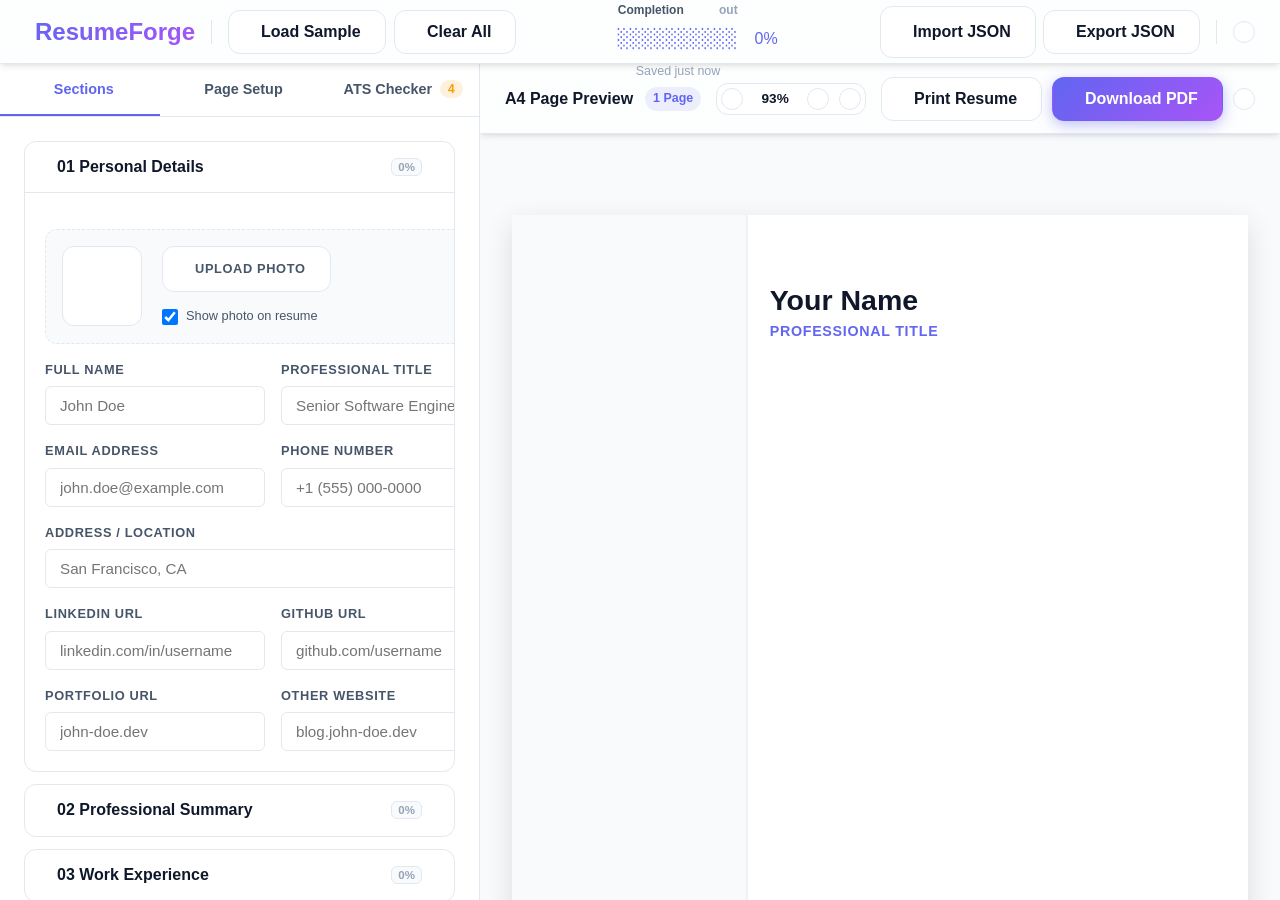
==== commit 410136ad: "feat: production polish – multi-page preview, PDF export, security, accessibility, and QA fixes - CS" ====
--- a/builder.html
+++ b/builder.html
@@ -3,6 +3,7 @@
 <head>
     <meta charset="UTF-8">
     <meta name="viewport" content="width=device-width, initial-scale=1.0">
+    <meta http-equiv="Content-Security-Policy" content="default-src 'self'; script-src 'self' 'unsafe-inline' 'unsafe-eval' https://cdnjs.cloudflare.com https://unpkg.com; style-src 'self' 'unsafe-inline' https://fonts.googleapis.com https://unpkg.com; font-src 'self' https://fonts.gstatic.com; img-src 'self' data: blob:; connect-src 'self';">
     <title>Resume Forge - Interactive Builder</title>
     <meta name="description" content="Design and customize your resume with a real-time builder, professional templates, customization options, and instant PDF output.">
     <link rel="stylesheet" href="css/style.css">
@@ -110,7 +111,7 @@
                                             <label for="profile-photo-input" class="btn btn-secondary btn-sm pointer">
                                                 <i data-lucide="image-plus"></i> Upload Photo
                                             </label>
-                                            <input type="file" id="profile-photo-input" accept="image/*" style="display: none;">
+                                            <input type="file" id="profile-photo-input" accept="image/*" style="position: absolute; width: 1px; height: 1px; padding: 0; margin: -1px; overflow: hidden; clip: rect(0,0,0,0); border: 0;">
                                             <button class="btn btn-icon btn-sm hidden" id="btn-remove-photo" title="Remove Photo">
                                                 <i data-lucide="x"></i>
                                             </button>
@@ -123,39 +124,39 @@
                                 </div>
                                 <div class="form-group">
                                     <label for="field-full-name">Full Name</label>
-                                    <input type="text" id="field-full-name" placeholder="John Doe" class="resume-field" data-path="personal.name">
+                                    <input type="text" id="field-full-name" placeholder="John Doe" class="resume-field" data-path="personal.name" maxlength="80">
                                 </div>
                                 <div class="form-group">
                                     <label for="field-job-title">Professional Title</label>
-                                    <input type="text" id="field-job-title" placeholder="Senior Software Engineer" class="resume-field" data-path="personal.title">
+                                    <input type="text" id="field-job-title" placeholder="Senior Software Engineer" class="resume-field" data-path="personal.title" maxlength="80">
                                 </div>
                                 <div class="form-group">
                                     <label for="field-email">Email Address</label>
-                                    <input type="email" id="field-email" placeholder="john.doe@example.com" class="resume-field" data-path="personal.email">
+                                    <input type="email" id="field-email" placeholder="john.doe@example.com" class="resume-field" data-path="personal.email" maxlength="80">
                                 </div>
                                 <div class="form-group">
                                     <label for="field-phone">Phone Number</label>
-                                    <input type="tel" id="field-phone" placeholder="+1 (555) 000-0000" class="resume-field" data-path="personal.phone">
+                                    <input type="tel" id="field-phone" placeholder="+1 (555) 000-0000" class="resume-field" data-path="personal.phone" maxlength="30">
                                 </div>
                                 <div class="form-group col-span-2">
                                     <label for="field-address">Address / Location</label>
-                                    <input type="text" id="field-address" placeholder="San Francisco, CA" class="resume-field" data-path="personal.address">
+                                    <input type="text" id="field-address" placeholder="San Francisco, CA" class="resume-field" data-path="personal.address" maxlength="120">
                                 </div>
                                 <div class="form-group">
                                     <label for="field-linkedin">LinkedIn URL</label>
-                                    <input type="url" id="field-linkedin" placeholder="linkedin.com/in/username" class="resume-field" data-path="personal.linkedin">
+                                    <input type="url" id="field-linkedin" placeholder="linkedin.com/in/username" class="resume-field" data-path="personal.linkedin" maxlength="150">
                                 </div>
                                 <div class="form-group">
                                     <label for="field-github">GitHub URL</label>
-                                    <input type="url" id="field-github" placeholder="github.com/username" class="resume-field" data-path="personal.github">
+                                    <input type="url" id="field-github" placeholder="github.com/username" class="resume-field" data-path="personal.github" maxlength="150">
                                 </div>
                                 <div class="form-group">
                                     <label for="field-portfolio">Portfolio URL</label>
-                                    <input type="url" id="field-portfolio" placeholder="john-doe.dev" class="resume-field" data-path="personal.portfolio">
+                                    <input type="url" id="field-portfolio" placeholder="john-doe.dev" class="resume-field" data-path="personal.portfolio" maxlength="150">
                                 </div>
                                 <div class="form-group">
                                     <label for="field-website">Other Website</label>
-                                    <input type="url" id="field-website" placeholder="blog.john-doe.dev" class="resume-field" data-path="personal.website">
+                                    <input type="url" id="field-website" placeholder="blog.john-doe.dev" class="resume-field" data-path="personal.website" maxlength="150">
                                 </div>
                             </div>
                         </div>
@@ -170,7 +171,7 @@
                         <div class="accordion-body">
                             <div class="form-group">
                                 <label for="field-summary">Brief statement summarizing your key strengths and experience</label>
-                                <textarea id="field-summary" rows="5" placeholder="Result-oriented Software Engineer with 5+ years of experience building scalable web applications..." class="resume-field" data-path="summary"></textarea>
+                                <textarea id="field-summary" rows="5" placeholder="Result-oriented Software Engineer with 5+ years of experience building scalable web applications..." class="resume-field" data-path="summary" maxlength="1500"></textarea>
                             </div>
                         </div>
                     </div>
@@ -489,7 +490,7 @@
             <div class="preview-container-viewport">
                 <div class="a4-page-wrapper" id="a4-page-wrapper">
                     <!-- The generated CV goes inside here -->
-                    <div class="a4-document template-modern" id="resume-document">
+                    <div class="resume-document-container" id="resume-document">
                         <!-- Live preview loaded dynamically -->
                     </div>
                 </div>
@@ -560,12 +561,12 @@
     </div>
 
     <!-- Script tags for application layers -->
-    <script src="js/storage.js"></script>
-    <script src="js/templates.js"></script>
-    <script src="js/preview.js"></script>
-    <script src="js/export.js"></script>
-    <script src="js/builder.js"></script>
-    <script src="js/app.js"></script>
+    <script src="js/storage.js?v=2.0"></script>
+    <script src="js/templates.js?v=2.0"></script>
+    <script src="js/preview.js?v=2.0"></script>
+    <script src="js/export.js?v=2.0"></script>
+    <script src="js/builder.js?v=2.0"></script>
+    <script src="js/app.js?v=2.0"></script>
     <script>
         // Trigger initial lucide rendering
         lucide.createIcons();
--- a/css/templates.css
+++ b/css/templates.css
@@ -15,10 +15,12 @@
 /* Dynamic Page Size Overrides */
 .page-size-a4 {
     width: 210mm;
+    height: 297mm;
     min-height: 297mm;
 }
 .page-size-letter {
     width: 216mm; /* 8.5in */
+    height: 279mm; /* 11in */
     min-height: 279mm; /* 11in */
 }
 
@@ -36,6 +38,7 @@
     box-sizing: border-box;
     display: flex;
     flex-direction: column;
+    margin-bottom: 24px;
 }
 
 /* Template layout variables default */
@@ -49,7 +52,21 @@
 /* Helper Elements */
 .cv-section {
     margin-bottom: var(--section-margin);
-    page-break-inside: avoid;
+    page-break-inside: auto;
+    break-inside: auto;
+}
+
+.pdf-page-break-spacer {
+    display: block;
+    width: 100%;
+    flex-shrink: 0 !important;
+    page-break-inside: avoid !important;
+    break-inside: avoid !important;
+    background: transparent !important;
+    border: none !important;
+    margin: 0 !important;
+    padding: 0 !important;
+    pointer-events: none;
 }
 
 .cv-section-title {
@@ -69,6 +86,7 @@
 .cv-item {
     margin-bottom: 12px;
     page-break-inside: avoid;
+    break-inside: avoid;
 }
 
 .cv-item:last-child {
--- a/css/print.css
+++ b/css/print.css
@@ -20,8 +20,8 @@
         color: #000000 !important;
         margin: 0 !important;
         padding: 0 !important;
-        width: 210mm !important;
-        height: 297mm !important;
+        width: 100% !important;
+        height: auto !important;
         font-size: var(--theme-font-size, 10.5pt) !important;
         overflow: visible !important;
         -webkit-print-color-adjust: exact !important;
@@ -41,8 +41,8 @@
         position: absolute !important;
         top: 0 !important;
         left: 0 !important;
-        width: 210mm !important;
-        height: 297mm !important;
+        width: 100% !important;
+        height: auto !important;
         margin: 0 !important;
         padding: 0 !important;
         overflow: visible !important;
@@ -50,8 +50,8 @@
 
     .workspace-preview {
         display: block !important;
-        width: 210mm !important;
-        height: 297mm !important;
+        width: 100% !important;
+        height: auto !important;
         margin: 0 !important;
         padding: 0 !important;
         background: none !important;
@@ -62,8 +62,8 @@
         display: block !important;
         padding: 0 !important;
         margin: 0 !important;
-        width: 210mm !important;
-        height: 297mm !important;
+        width: 100% !important;
+        height: auto !important;
         overflow: visible !important;
     }
 
@@ -72,9 +72,9 @@
         transform-origin: top left !important;
         padding: 0 !important;
         margin: 0 !important;
-        width: 210mm !important;
-        height: 297mm !important;
         display: block !important;
+        width: 100% !important;
+        height: auto !important;
     }
 
     .a4-document {
@@ -82,14 +82,21 @@
         border: none !important;
         margin: 0 !important;
         padding: var(--theme-page-margin-val, 20mm) !important;
-        width: 210mm !important;
-        min-height: 297mm !important;
-        height: 297mm !important;
         box-sizing: border-box !important;
         position: relative !important;
-        overflow: hidden !important;
-        page-break-after: always;
-        page-break-inside: avoid;
+        overflow: visible !important;
+        page-break-after: always !important;
+        break-after: page !important;
+    }
+
+    .a4-document.page-size-a4 {
+        width: 210mm !important;
+        height: 297mm !important;
+    }
+
+    .a4-document.page-size-letter {
+        width: 216mm !important;
+        height: 279mm !important;
     }
 
     /* Special padding adjustments for Modern template with side columns in print mode */
@@ -119,6 +126,5 @@
 
 /* Page configurations */
 @page {
-    size: A4 portrait;
     margin: 0;
 }
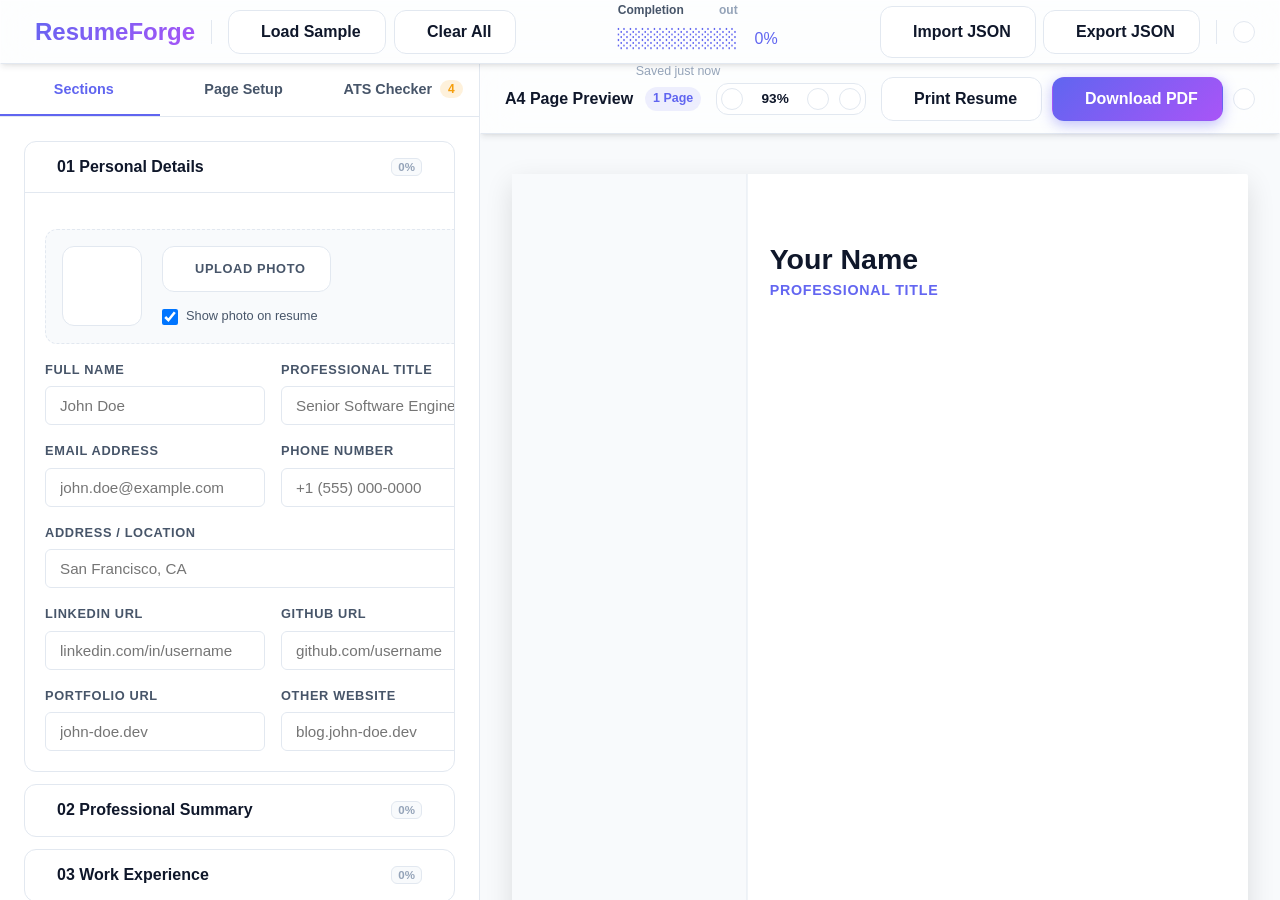
==== commit a12cfd3a: "Add cache-busters to stylesheets in builder.html to prevent caching issues" ====
--- a/builder.html
+++ b/builder.html
@@ -6,10 +6,10 @@
     <meta http-equiv="Content-Security-Policy" content="default-src 'self'; script-src 'self' 'unsafe-inline' 'unsafe-eval' https://cdnjs.cloudflare.com https://unpkg.com; style-src 'self' 'unsafe-inline' https://fonts.googleapis.com https://unpkg.com; font-src 'self' https://fonts.gstatic.com; img-src 'self' data: blob:; connect-src 'self';">
     <title>Resume Forge - Interactive Builder</title>
     <meta name="description" content="Design and customize your resume with a real-time builder, professional templates, customization options, and instant PDF output.">
-    <link rel="stylesheet" href="css/style.css">
-    <link rel="stylesheet" href="css/builder.css">
-    <link rel="stylesheet" href="css/templates.css">
-    <link rel="stylesheet" href="css/print.css" media="print">
+    <link rel="stylesheet" href="css/style.css?v=2.0">
+    <link rel="stylesheet" href="css/builder.css?v=2.0">
+    <link rel="stylesheet" href="css/templates.css?v=2.0">
+    <link rel="stylesheet" href="css/print.css?v=2.0" media="print">
     <!-- Third Party Scripts -->
     <script src="https://cdnjs.cloudflare.com/ajax/libs/html2canvas/1.4.1/html2canvas.min.js"></script>
     <script src="https://cdnjs.cloudflare.com/ajax/libs/jspdf/2.5.1/jspdf.umd.min.js"></script>
--- a/css/builder.css
+++ b/css/builder.css
@@ -1323,6 +1323,33 @@
     line-height: 1.4;
 }
 
-
-
-
+/* ==========================================================================
+   VERTICAL MULTI-PAGE PREVIEW LAYOUT OVERRIDES
+   ========================================================================== */
+
+/* Enforce vertical stacking, horizontal centering, and consistent gaps for preview */
+#resume-document.preview-paginated {
+    display: flex !important;
+    flex-direction: column !important;
+    align-items: center !important;
+    gap: 24px !important;
+    background: transparent !important;
+    box-shadow: none !important;
+    border-radius: 0 !important;
+    width: auto !important;
+    height: auto !important;
+    min-height: 0 !important;
+    overflow: visible !important;
+    padding: 0 !important;
+    transform-origin: top center !important;
+}
+
+/* Reset spacing managed by container gap */
+#resume-document.preview-paginated .cv-page {
+    margin-bottom: 0 !important;
+}
+
+/* Restrict horizontal scrolling in the viewport */
+.preview-container-viewport {
+    overflow-x: hidden !important;
+}
--- a/css/print.css
+++ b/css/print.css
@@ -122,6 +122,19 @@
         display: flex !important;
         flex-direction: column !important;
     }
+
+    /* Prevent double padding and page-break bugs on the container during printing */
+    #resume-document {
+        display: block !important;
+        box-shadow: none !important;
+        border: none !important;
+        margin: 0 !important;
+        padding: 0 !important;
+        width: 100% !important;
+        height: auto !important;
+        page-break-after: auto !important;
+        break-after: auto !important;
+    }
 }
 
 /* Page configurations */
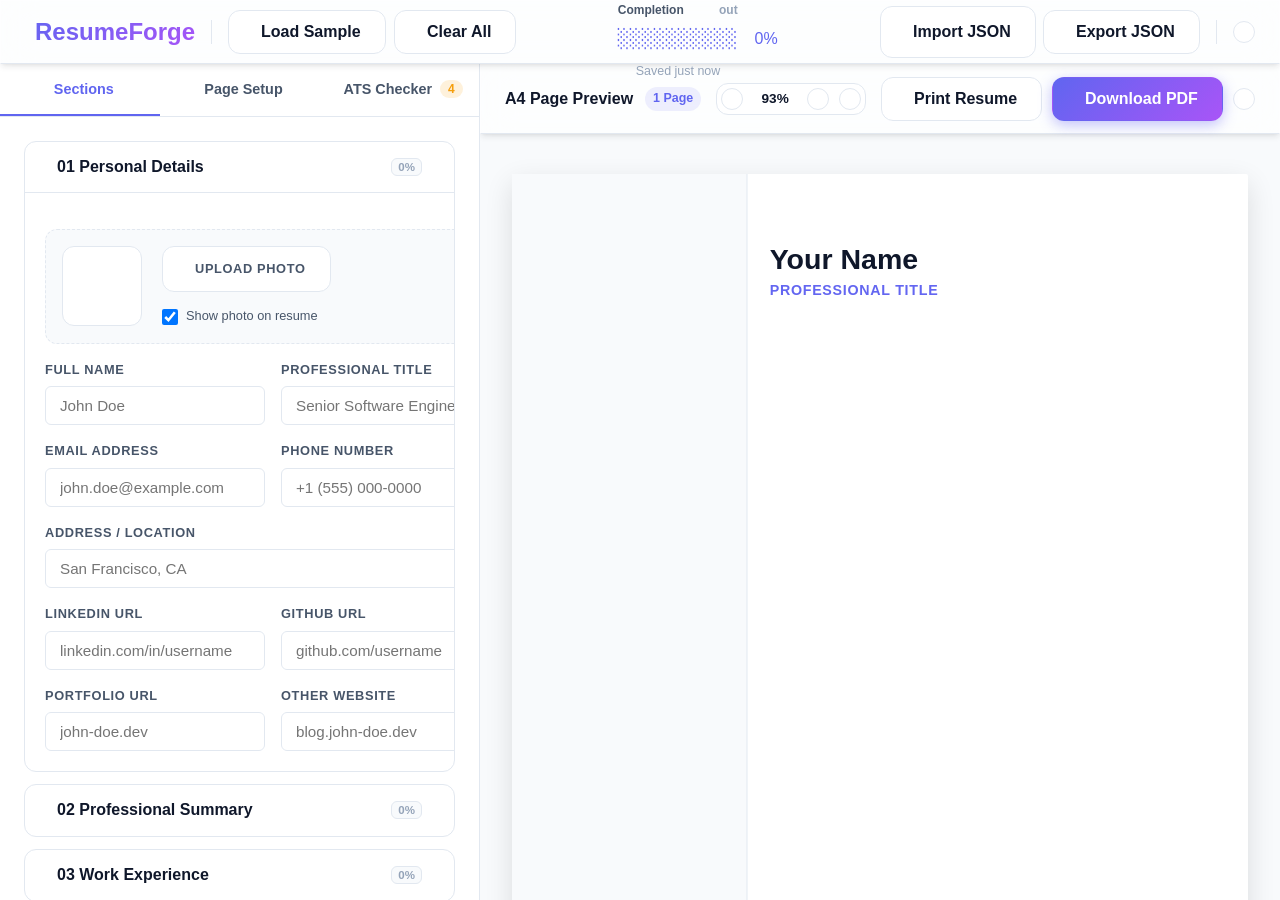
==== commit 3bde7c3c: "Bump cache buster to v2.1 to force browser refresh" ====
--- a/builder.html
+++ b/builder.html
@@ -6,10 +6,10 @@
     <meta http-equiv="Content-Security-Policy" content="default-src 'self'; script-src 'self' 'unsafe-inline' 'unsafe-eval' https://cdnjs.cloudflare.com https://unpkg.com; style-src 'self' 'unsafe-inline' https://fonts.googleapis.com https://unpkg.com; font-src 'self' https://fonts.gstatic.com; img-src 'self' data: blob:; connect-src 'self';">
     <title>Resume Forge - Interactive Builder</title>
     <meta name="description" content="Design and customize your resume with a real-time builder, professional templates, customization options, and instant PDF output.">
-    <link rel="stylesheet" href="css/style.css?v=2.0">
-    <link rel="stylesheet" href="css/builder.css?v=2.0">
-    <link rel="stylesheet" href="css/templates.css?v=2.0">
-    <link rel="stylesheet" href="css/print.css?v=2.0" media="print">
+    <link rel="stylesheet" href="css/style.css?v=2.1">
+    <link rel="stylesheet" href="css/builder.css?v=2.1">
+    <link rel="stylesheet" href="css/templates.css?v=2.1">
+    <link rel="stylesheet" href="css/print.css?v=2.1" media="print">
     <!-- Third Party Scripts -->
     <script src="https://cdnjs.cloudflare.com/ajax/libs/html2canvas/1.4.1/html2canvas.min.js"></script>
     <script src="https://cdnjs.cloudflare.com/ajax/libs/jspdf/2.5.1/jspdf.umd.min.js"></script>
@@ -561,12 +561,12 @@
     </div>
 
     <!-- Script tags for application layers -->
-    <script src="js/storage.js?v=2.0"></script>
-    <script src="js/templates.js?v=2.0"></script>
-    <script src="js/preview.js?v=2.0"></script>
-    <script src="js/export.js?v=2.0"></script>
-    <script src="js/builder.js?v=2.0"></script>
-    <script src="js/app.js?v=2.0"></script>
+    <script src="js/storage.js?v=2.1"></script>
+    <script src="js/templates.js?v=2.1"></script>
+    <script src="js/preview.js?v=2.1"></script>
+    <script src="js/export.js?v=2.1"></script>
+    <script src="js/builder.js?v=2.1"></script>
+    <script src="js/app.js?v=2.1"></script>
     <script>
         // Trigger initial lucide rendering
         lucide.createIcons();
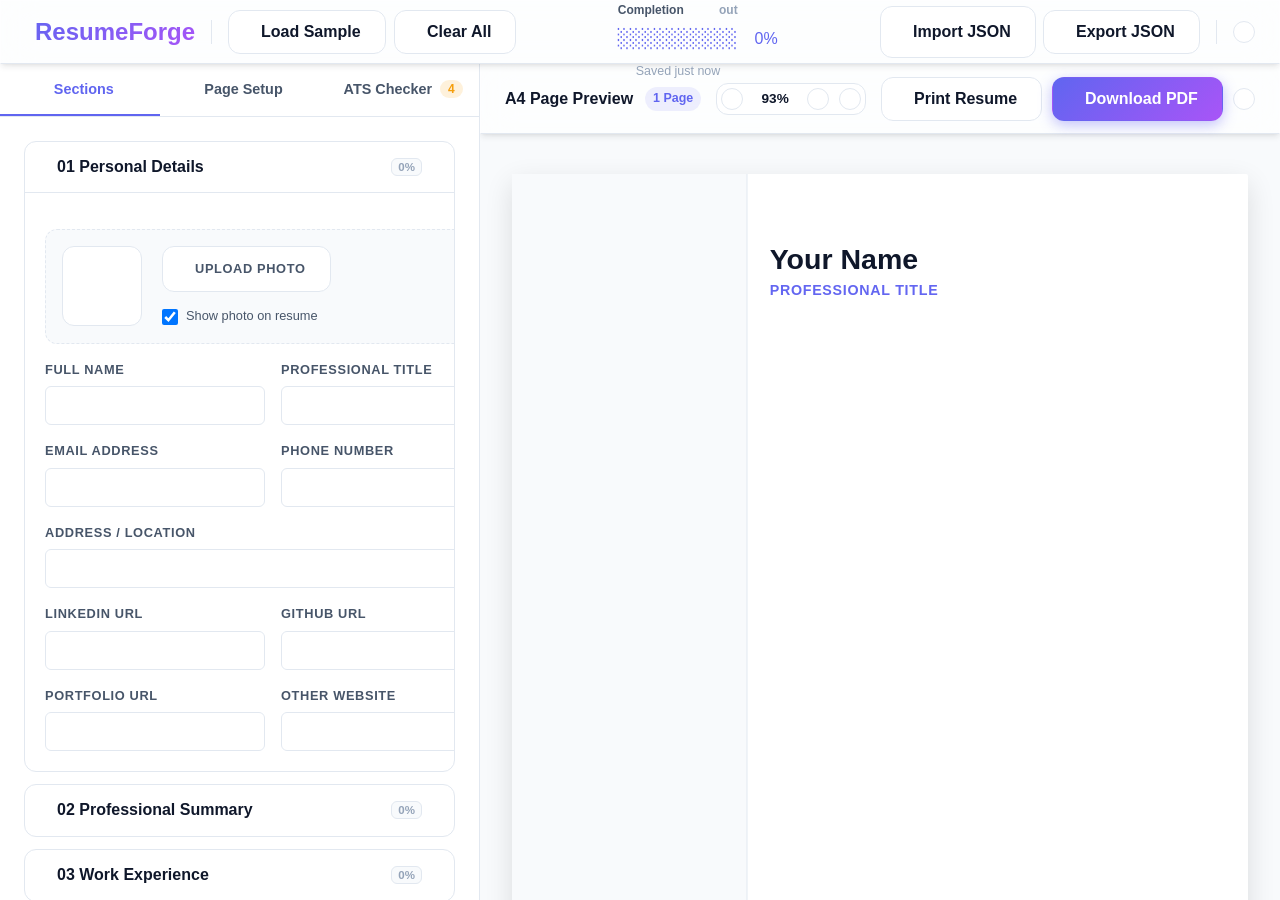
==== commit 8bd37ed5: "Remove placeholder values from resume input fields and bump cache-buster to v2.2" ====
--- a/builder.html
+++ b/builder.html
@@ -6,10 +6,10 @@
     <meta http-equiv="Content-Security-Policy" content="default-src 'self'; script-src 'self' 'unsafe-inline' 'unsafe-eval' https://cdnjs.cloudflare.com https://unpkg.com; style-src 'self' 'unsafe-inline' https://fonts.googleapis.com https://unpkg.com; font-src 'self' https://fonts.gstatic.com; img-src 'self' data: blob:; connect-src 'self';">
     <title>Resume Forge - Interactive Builder</title>
     <meta name="description" content="Design and customize your resume with a real-time builder, professional templates, customization options, and instant PDF output.">
-    <link rel="stylesheet" href="css/style.css?v=2.1">
-    <link rel="stylesheet" href="css/builder.css?v=2.1">
-    <link rel="stylesheet" href="css/templates.css?v=2.1">
-    <link rel="stylesheet" href="css/print.css?v=2.1" media="print">
+    <link rel="stylesheet" href="css/style.css?v=2.2">
+    <link rel="stylesheet" href="css/builder.css?v=2.2">
+    <link rel="stylesheet" href="css/templates.css?v=2.2">
+    <link rel="stylesheet" href="css/print.css?v=2.2" media="print">
     <!-- Third Party Scripts -->
     <script src="https://cdnjs.cloudflare.com/ajax/libs/html2canvas/1.4.1/html2canvas.min.js"></script>
     <script src="https://cdnjs.cloudflare.com/ajax/libs/jspdf/2.5.1/jspdf.umd.min.js"></script>
@@ -124,39 +124,39 @@
                                 </div>
                                 <div class="form-group">
                                     <label for="field-full-name">Full Name</label>
-                                    <input type="text" id="field-full-name" placeholder="John Doe" class="resume-field" data-path="personal.name" maxlength="80">
+                                    <input type="text" id="field-full-name" placeholder="" class="resume-field" data-path="personal.name" maxlength="80">
                                 </div>
                                 <div class="form-group">
                                     <label for="field-job-title">Professional Title</label>
-                                    <input type="text" id="field-job-title" placeholder="Senior Software Engineer" class="resume-field" data-path="personal.title" maxlength="80">
+                                    <input type="text" id="field-job-title" placeholder="" class="resume-field" data-path="personal.title" maxlength="80">
                                 </div>
                                 <div class="form-group">
                                     <label for="field-email">Email Address</label>
-                                    <input type="email" id="field-email" placeholder="john.doe@example.com" class="resume-field" data-path="personal.email" maxlength="80">
+                                    <input type="email" id="field-email" placeholder="" class="resume-field" data-path="personal.email" maxlength="80">
                                 </div>
                                 <div class="form-group">
                                     <label for="field-phone">Phone Number</label>
-                                    <input type="tel" id="field-phone" placeholder="+1 (555) 000-0000" class="resume-field" data-path="personal.phone" maxlength="30">
+                                    <input type="tel" id="field-phone" placeholder="" class="resume-field" data-path="personal.phone" maxlength="30">
                                 </div>
                                 <div class="form-group col-span-2">
                                     <label for="field-address">Address / Location</label>
-                                    <input type="text" id="field-address" placeholder="San Francisco, CA" class="resume-field" data-path="personal.address" maxlength="120">
+                                    <input type="text" id="field-address" placeholder="" class="resume-field" data-path="personal.address" maxlength="120">
                                 </div>
                                 <div class="form-group">
                                     <label for="field-linkedin">LinkedIn URL</label>
-                                    <input type="url" id="field-linkedin" placeholder="linkedin.com/in/username" class="resume-field" data-path="personal.linkedin" maxlength="150">
+                                    <input type="url" id="field-linkedin" placeholder="" class="resume-field" data-path="personal.linkedin" maxlength="150">
                                 </div>
                                 <div class="form-group">
                                     <label for="field-github">GitHub URL</label>
-                                    <input type="url" id="field-github" placeholder="github.com/username" class="resume-field" data-path="personal.github" maxlength="150">
+                                    <input type="url" id="field-github" placeholder="" class="resume-field" data-path="personal.github" maxlength="150">
                                 </div>
                                 <div class="form-group">
                                     <label for="field-portfolio">Portfolio URL</label>
-                                    <input type="url" id="field-portfolio" placeholder="john-doe.dev" class="resume-field" data-path="personal.portfolio" maxlength="150">
+                                    <input type="url" id="field-portfolio" placeholder="" class="resume-field" data-path="personal.portfolio" maxlength="150">
                                 </div>
                                 <div class="form-group">
                                     <label for="field-website">Other Website</label>
-                                    <input type="url" id="field-website" placeholder="blog.john-doe.dev" class="resume-field" data-path="personal.website" maxlength="150">
+                                    <input type="url" id="field-website" placeholder="" class="resume-field" data-path="personal.website" maxlength="150">
                                 </div>
                             </div>
                         </div>
@@ -171,7 +171,7 @@
                         <div class="accordion-body">
                             <div class="form-group">
                                 <label for="field-summary">Brief statement summarizing your key strengths and experience</label>
-                                <textarea id="field-summary" rows="5" placeholder="Result-oriented Software Engineer with 5+ years of experience building scalable web applications..." class="resume-field" data-path="summary" maxlength="1500"></textarea>
+                                <textarea id="field-summary" rows="5" placeholder="" class="resume-field" data-path="summary" maxlength="1500"></textarea>
                             </div>
                         </div>
                     </div>
@@ -561,12 +561,12 @@
     </div>
 
     <!-- Script tags for application layers -->
-    <script src="js/storage.js?v=2.1"></script>
-    <script src="js/templates.js?v=2.1"></script>
-    <script src="js/preview.js?v=2.1"></script>
-    <script src="js/export.js?v=2.1"></script>
-    <script src="js/builder.js?v=2.1"></script>
-    <script src="js/app.js?v=2.1"></script>
+    <script src="js/storage.js?v=2.2"></script>
+    <script src="js/templates.js?v=2.2"></script>
+    <script src="js/preview.js?v=2.2"></script>
+    <script src="js/export.js?v=2.2"></script>
+    <script src="js/builder.js?v=2.2"></script>
+    <script src="js/app.js?v=2.2"></script>
     <script>
         // Trigger initial lucide rendering
         lucide.createIcons();
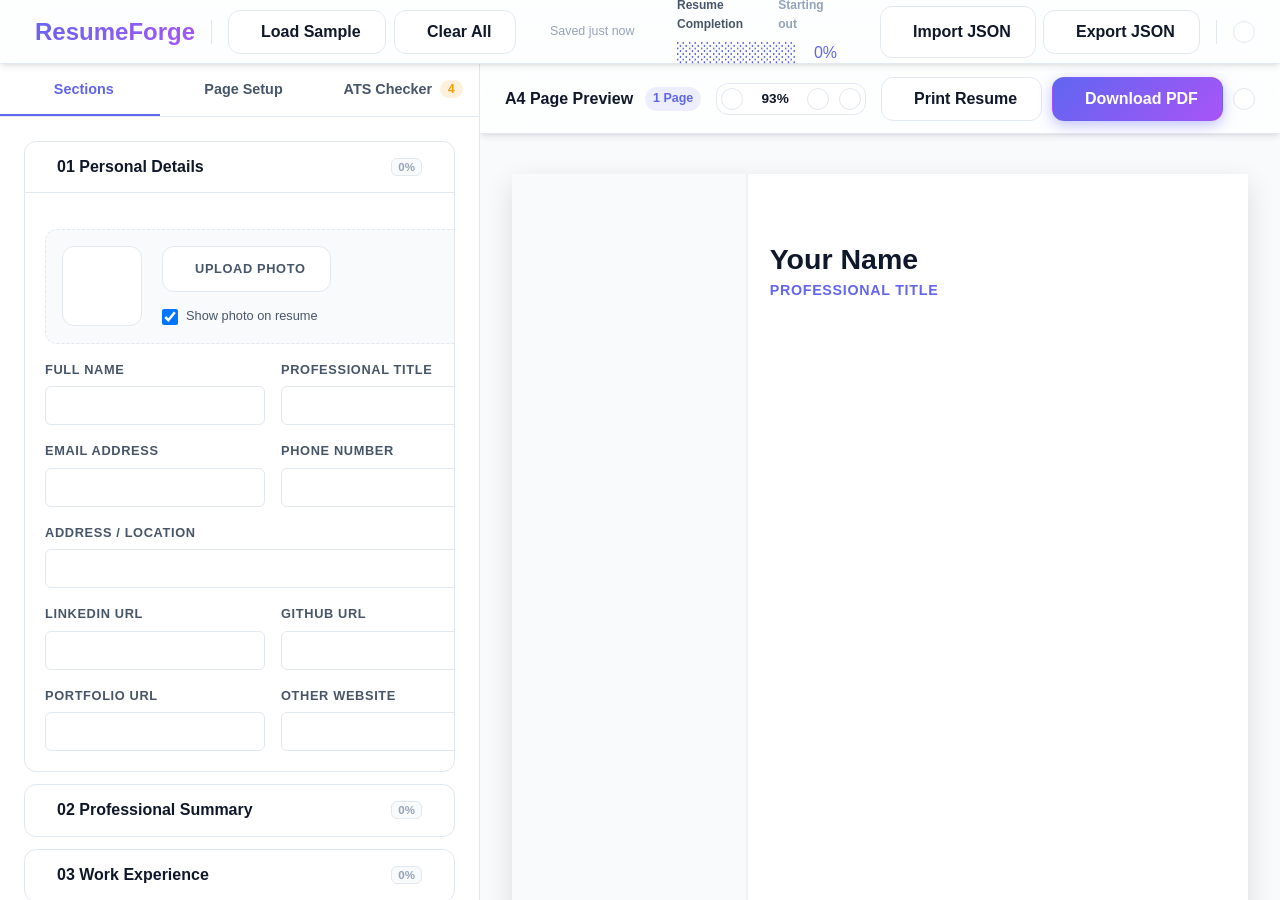
==== commit 7f793464: "Move autosave status indicator next to draft action buttons in top navbar and bump cache-buster to v" ====
--- a/builder.html
+++ b/builder.html
@@ -6,10 +6,10 @@
     <meta http-equiv="Content-Security-Policy" content="default-src 'self'; script-src 'self' 'unsafe-inline' 'unsafe-eval' https://cdnjs.cloudflare.com https://unpkg.com; style-src 'self' 'unsafe-inline' https://fonts.googleapis.com https://unpkg.com; font-src 'self' https://fonts.gstatic.com; img-src 'self' data: blob:; connect-src 'self';">
     <title>Resume Forge - Interactive Builder</title>
     <meta name="description" content="Design and customize your resume with a real-time builder, professional templates, customization options, and instant PDF output.">
-    <link rel="stylesheet" href="css/style.css?v=2.2">
-    <link rel="stylesheet" href="css/builder.css?v=2.2">
-    <link rel="stylesheet" href="css/templates.css?v=2.2">
-    <link rel="stylesheet" href="css/print.css?v=2.2" media="print">
+    <link rel="stylesheet" href="css/style.css?v=2.3">
+    <link rel="stylesheet" href="css/builder.css?v=2.3">
+    <link rel="stylesheet" href="css/templates.css?v=2.3">
+    <link rel="stylesheet" href="css/print.css?v=2.3" media="print">
     <!-- Third Party Scripts -->
     <script src="https://cdnjs.cloudflare.com/ajax/libs/html2canvas/1.4.1/html2canvas.min.js"></script>
     <script src="https://cdnjs.cloudflare.com/ajax/libs/jspdf/2.5.1/jspdf.umd.min.js"></script>
@@ -32,9 +32,12 @@
                     <i data-lucide="trash-2"></i> <span>Clear All</span>
                 </button>
             </div>
+            <div class="autosave-status" id="autosave-status">
+                <i data-lucide="cloud-lightning" class="small-icon"></i>
+                <span id="autosave-text">Saved just now</span>
+            </div>
         </div>
 
-        <!-- Completeness Tracker -->
         <div class="score-container" id="completeness-widget">
             <div class="score-meta">
                 <span class="score-label">Resume Completion</span>
@@ -43,10 +46,6 @@
             <div class="score-bar-wrapper">
                 <span class="score-blocks" id="score-blocks">░░░░░░░░░░</span>
                 <span class="score-pct" id="score-text">0%</span>
-            </div>
-            <div class="autosave-status" id="autosave-status">
-                <i data-lucide="cloud-lightning" class="small-icon"></i>
-                <span id="autosave-text">Saved just now</span>
             </div>
         </div>
 
@@ -561,12 +560,12 @@
     </div>
 
     <!-- Script tags for application layers -->
-    <script src="js/storage.js?v=2.2"></script>
-    <script src="js/templates.js?v=2.2"></script>
-    <script src="js/preview.js?v=2.2"></script>
-    <script src="js/export.js?v=2.2"></script>
-    <script src="js/builder.js?v=2.2"></script>
-    <script src="js/app.js?v=2.2"></script>
+    <script src="js/storage.js?v=2.3"></script>
+    <script src="js/templates.js?v=2.3"></script>
+    <script src="js/preview.js?v=2.3"></script>
+    <script src="js/export.js?v=2.3"></script>
+    <script src="js/builder.js?v=2.3"></script>
+    <script src="js/app.js?v=2.3"></script>
     <script>
         // Trigger initial lucide rendering
         lucide.createIcons();
--- a/css/builder.css
+++ b/css/builder.css
@@ -1155,7 +1155,6 @@
     font-size: 0.78rem;
     color: var(--text-muted);
     font-weight: 500;
-    margin-top: 4px;
     transition: color var(--transition-fast);
 }
 .autosave-status.saving {
